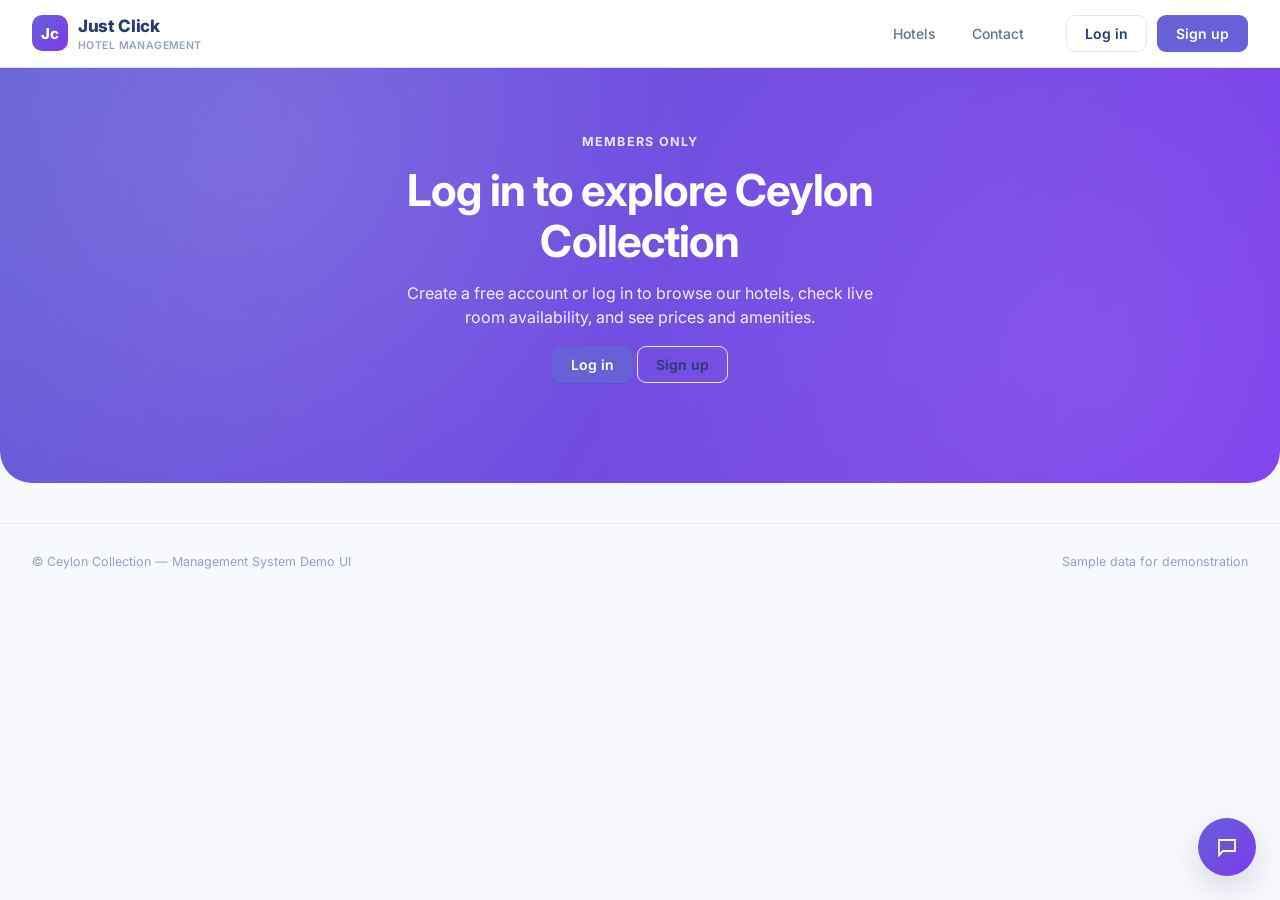
==== src/main/resources/static/index.html @ aa1f5175 "update HTML FILE" ====
<!DOCTYPE html>
<html lang="en">
<head>
    <meta charset="UTF-8">
    <meta name="viewport" content="width=device-width, initial-scale=1.0">
    <title>JustClick — Hotel Management System</title>
    <link rel="preconnect" href="https://fonts.googleapis.com">
    <link href="https://fonts.googleapis.com/css2?family=Inter:wght@400;500;600;700;800&display=swap" rel="stylesheet">
    <link rel="stylesheet" href="css/style.css">
</head>
<body>



<header>
    <div class="brand" id="brand-home">
        <div class="logo">Jc</div>
        <div>
            <div class="brand-name">Just Click</div>
            <div class="brand-sub">Hotel Management</div>
        </div>
    </div>
    <div class="nav-right">
        <nav>
            <ul>
                <li><a id="nav-hotels">Hotels</a></li>
                <li><a id="nav-contact">Contact</a></li>
                <li><a id="nav-admin" class="pill-flag is-hidden">Admin panel</a></li>
            </ul>
        </nav>
        <div class="auth-buttons" id="auth-buttons">
            <button class="btn btn-ghost" id="open-login">Log in</button>
            <button class="btn btn-primary" id="open-register">Sign up</button>
        </div>
        <div class="user-chip" id="user-chip">
            <div class="avatar" id="user-avatar">?</div>
            <div class="user-menu" id="user-menu">
                <div class="who"><div class="n" id="user-name">—</div><div class="r" id="user-role">—</div></div>
                <button id="admin-menu-link" class="is-hidden">Admin panel</button>
                <button id="logout-btn" class="danger">Log out</button>
            </div>
        </div>
    </div>
</header>




<div class="toast" id="toast"></div>

<main>


    <div class="view active" id="view-gate">
        <section class="hero gate-hero">
            <div class="hero-inner">
                <div class="eyebrow">Members only</div>
                <h1>Log in to explore Ceylon Collection</h1>
                <p>Create a free account or log in to browse our hotels, check live room availability, and see prices and amenities.</p>
                <div class="gate-actions">
                    <button class="btn btn-primary" id="gate-login-btn">Log in</button>
                    <button class="btn btn-ghost gate-btn-ghost" id="gate-register-btn">Sign up</button>
                </div>
            </div>
        </section>
    </div>

    <div class="view" id="view-home">

        <section class="hero">
            <div class="hero-inner">
                <div class="eyebrow">Sri Lanka best hotel booking</div>
                <h1>Find your stay, anywhere in the island.</h1>
                <p>One system managing five boutique hotels — search by city and open live room availability.</p>
            </div>
            <div class="search-card">
                <div class="search-field">
                    <label>Destination</label>
                    <select id="search-city"><option value="">All cities</option></select>
                </div>
                <div class="search-field">
                    <label>Check-in</label>
                    <input type="date" id="search-checkin" />
                </div>
                <div class="search-field">
                    <label>Check-out</label>
                    <input type="date" id="search-checkout" />
                </div>
                <div class="search-field">
                    <label>Guests</label>
                    <input type="number" id="search-guests" min="1" value="2" />
                </div>
                <button class="btn btn-primary search-btn" id="search-btn">Search</button>
            </div>
        </section>

        <div class="stats-row">
            <div class="stat-card">
                <div class="stat-icon stat-hotels-icon">
                    <svg class="icon" viewBox="0 0 24 24" fill="none" stroke="currentColor"><path d="M3 21h18M5 21V7l7-4 7 4v14M9 21v-6h6v6"/></svg>
                </div>
                <div><div class="n" id="stat-hotels">5</div><div class="l">Hotels</div></div>
            </div>
            <div class="stat-card">
                <div class="stat-icon stat-rooms-icon">
                    <svg class="icon" viewBox="0 0 24 24" fill="none" stroke="currentColor"><path d="M3 18v-7a2 2 0 012-2h14a2 2 0 012 2v7M3 18h18M3 18v2M21 18v2M7 9V6a2 2 0 012-2h6a2 2 0 012 2v3"/></svg>
                </div>
                <div><div class="n" id="stat-rooms">0</div><div class="l">Rooms tracked</div></div>
            </div>
            <div class="stat-card">
                <div class="stat-icon stat-available-icon">
                    <svg class="icon" viewBox="0 0 24 24" fill="none" stroke="currentColor"><path d="M20 6L9 17l-5-5"/></svg>
                </div>
                <div><div class="n" id="stat-available">0</div><div class="l">Available now</div></div>
            </div>
        </div>

        <div class="section-head">
            <div>
                <h2>Choose a property</h2>
                <p>Click a hotel to open its live room inventory.</p>
            </div>
        </div>
        <div class="hotel-grid" id="hotel-grid"></div>
        <div class="empty-state empty-state-home is-hidden" id="hotel-grid-empty">No hotels match that city — try clearing the search.</div>

        <div class="section-head" id="contact-home">
            <div>
                <h2>Have a quick question?</h2>
                <p>Try the concierge chat in the bottom-right corner.</p>
            </div>
        </div>
        <div class="contact-grid">
            <div class="contact-card">
                <div class="ci"><svg class="icon" viewBox="0 0 24 24" fill="none" stroke="currentColor"><path d="M21 10c0 6-9 12-9 12s-9-6-9-12a9 9 0 0118 0z"/><circle cx="12" cy="10" r="3"/></svg></div>
                <div class="ct">Head office</div>
                <div class="cv">12 Galle Face Terrace, Colombo 03</div>
            </div>
            <div class="contact-card">
                <div class="ci"><svg class="icon" viewBox="0 0 24 24" fill="none" stroke="currentColor"><path d="M22 16.92v3a2 2 0 01-2.18 2 19.79 19.79 0 01-8.63-3.07 19.5 19.5 0 01-6-6 19.79 19.79 0 01-3.07-8.67A2 2 0 014.11 2h3a2 2 0 012 1.72c.13.96.36 1.9.7 2.81a2 2 0 01-.45 2.11L8.09 9.91a16 16 0 006 6l1.27-1.27a2 2 0 012.11-.45c.9.34 1.85.57 2.81.7A2 2 0 0122 16.92z"/></svg></div>
                <div class="ct">Reservations</div>
                <div class="cv">+94 11 234 5678</div>
            </div>
            <div class="contact-card">
                <div class="ci"><svg class="icon" viewBox="0 0 24 24" fill="none" stroke="currentColor"><circle cx="12" cy="12" r="10"/><path d="M12 6v6l4 2"/></svg></div>
                <div class="ct">Standard hours</div>
                <div class="cv">Check-in 2 PM · Check-out 11 AM</div>
            </div>
        </div>
    </div>

    <!-- ============================================================
         DETAIL VIEW
    ============================================================ -->
    <div class="view" id="view-detail">
        <button class="back-btn" id="back-link"><svg class="icon" viewBox="0 0 24 24" fill="none" stroke="currentColor"><path d="M19 12H5M12 19l-7-7 7-7"/></svg> All hotels</button>

        <div class="detail-banner" id="d-banner">
            <div class="db-inner">
                <div class="eyebrow" id="d-eyebrow">City · Sri Lanka</div>
                <h1 id="d-name">Hotel name</h1>
                <p id="d-desc">Description.</p>
                <div class="rating-chip" id="d-rating">★ 4.5 rating</div>
            </div>
        </div>

        <div class="chip-row">
            <div class="info-chip">
                <div class="ic"><svg class="icon" viewBox="0 0 24 24" fill="none" stroke="currentColor"><path d="M21 10c0 6-9 12-9 12s-9-6-9-12a9 9 0 0118 0z"/><circle cx="12" cy="10" r="3"/></svg></div>
                <div><span class="lbl">Address</span><span class="val" id="d-address">—</span></div>
            </div>
            <div class="info-chip">
                <div class="ic"><svg class="icon" viewBox="0 0 24 24" fill="none" stroke="currentColor"><path d="M22 16.92v3a2 2 0 01-2.18 2 19.79 19.79 0 01-8.63-3.07 19.5 19.5 0 01-6-6 19.79 19.79 0 01-3.07-8.67A2 2 0 014.11 2h3a2 2 0 012 1.72c.13.96.36 1.9.7 2.81a2 2 0 01-.45 2.11L8.09 9.91a16 16 0 006 6l1.27-1.27a2 2 0 012.11-.45c.9.34 1.85.57 2.81.7A2 2 0 0122 16.92z"/></svg></div>
                <div><span class="lbl">Phone</span><span class="val" id="d-phone">—</span></div>
            </div>
            <div class="info-chip">
                <div class="ic"><svg class="icon" viewBox="0 0 24 24" fill="none" stroke="currentColor"><path d="M4 4h16v16H4z" opacity="0"/><path d="M22 6l-10 7L2 6"/><rect x="2" y="4" width="20" height="16" rx="2"/></svg></div>
                <div><span class="lbl">Email</span><span class="val" id="d-email">—</span></div>
            </div>
        </div>

        <section class="card-section">
            <div class="section-head section-head-tight">
                <div><h2>Room inventory</h2><p>Live rooms for this hotel.</p></div>
            </div>
            <div class="table-card">
                <table id="rooms-table">
                    <thead><tr><th>Room No.</th><th>Floor</th><th>Type</th><th>Price / night</th><th>Status</th><th>Amenities</th></tr></thead>
                    <tbody></tbody>
                </table>
            </div>
        </section>

        <section class="card-section">
            <div class="section-head section-head-tight">
                <div><h2>Room categories</h2><p>Base configuration for this hotel.</p></div>
            </div>
            <div class="type-row" id="type-cards"></div>
        </section>
    </div>

    <!-- ============================================================
         ADMIN VIEW
    ============================================================ -->
    <div class="view" id="view-admin">
        <button class="back-btn" id="admin-back-link"><svg class="icon" viewBox="0 0 24 24" fill="none" stroke="currentColor"><path d="M19 12H5M12 19l-7-7 7-7"/></svg> Back to site</button>

        <div class="admin-shell">
            <aside class="admin-sidebar">
                <div class="title">Manage</div>
                <button class="sidebar-link active" id="tab-hotels">
                    <svg class="icon" viewBox="0 0 24 24" fill="none" stroke="currentColor"><path d="M3 21h18M5 21V7l7-4 7 4v14M9 21v-6h6v6"/></svg> Hotels
                </button>
                <button class="sidebar-link" id="tab-rooms">
                    <svg class="icon" viewBox="0 0 24 24" fill="none" stroke="currentColor"><path d="M3 18v-7a2 2 0 012-2h14a2 2 0 012 2v7M3 18h18M3 18v2M21 18v2M7 9V6a2 2 0 012-2h6a2 2 0 012 2v3"/></svg> Rooms
                </button>
                <button class="sidebar-link" id="tab-cities">
                    <svg class="icon" viewBox="0 0 24 24" fill="none" stroke="currentColor"><path d="M21 10c0 6-9 12-9 12s-9-6-9-12a9 9 0 0118 0z"/><circle cx="12" cy="10" r="3"/></svg> Cities
                </button>
                <button class="sidebar-link" id="tab-room-types">
                    <svg class="icon" viewBox="0 0 24 24" fill="none" stroke="currentColor"><rect x="4" y="4" width="16" height="16" rx="2"/><path d="M4 10h16M10 4v16"/></svg> Room Types
                </button>
                <button class="sidebar-link" id="tab-amenities">
                    <svg class="icon" viewBox="0 0 24 24" fill="none" stroke="currentColor"><path d="M20 6L9 17l-5-5"/></svg> Amenities
                </button>
                <button class="sidebar-link" id="tab-coupons">
                    <svg class="icon" viewBox="0 0 24 24" fill="none" stroke="currentColor"><path d="M20 12V8H6a2 2 0 010-4h12v4"/><path d="M4 6v12a2 2 0 002 2h14v-4"/><circle cx="18" cy="14" r="1.5"/></svg> Coupons
                </button>
                <button class="sidebar-link" id="tab-extra-services">
                    <svg class="icon" viewBox="0 0 24 24" fill="none" stroke="currentColor"><path d="M12 2v4M12 18v4M4.9 4.9l2.8 2.8M16.3 16.3l2.8 2.8M2 12h4M18 12h4M4.9 19.1l2.8-2.8M16.3 7.7l2.8-2.8"/></svg> Extra Services
                </button>
                <div class="sidebar-divider"></div>
                <div class="title">Signed in as</div>
                <div class="admin-whoami" id="admin-whoami">—</div>
            </aside>

            <div class="admin-main">
                <div class="admin-topbar">
                    <h2 id="admin-panel-title">Hotels</h2>
                </div>

                <div class="admin-panel active" id="panel-hotels">
                    <div class="admin-toolbar">
                        <p class="admin-toolbar-text">Every hotel in the <code>hotels</code> table.</p>
                        <button class="btn btn-primary" id="add-hotel-btn" type="button">
                            <svg class="icon" viewBox="0 0 24 24" fill="none" stroke="currentColor"><path d="M12 5v14M5 12h14"/></svg> Add hotel
                        </button>
                    </div>
                    <div class="table-card">
                        <table id="admin-hotels-table">
                            <thead><tr><th>Name</th><th>City</th><th>Address</th><th>Rating</th><th>Phone</th><th></th></tr></thead>
                            <tbody></tbody>
                        </table>
                    </div>
                    <div class="empty-state admin-empty is-hidden" id="admin-hotels-empty">No hotels yet — add the first one above.</div>
                </div>

                <div class="admin-panel" id="panel-rooms">
                    <div class="admin-toolbar">
                        <select class="admin-select" id="room-hotel-select"><option value="">Select a hotel…</option></select>
                        <button class="btn btn-primary" id="add-room-btn" type="button" disabled>
                            <svg class="icon" viewBox="0 0 24 24" fill="none" stroke="currentColor"><path d="M12 5v14M5 12h14"/></svg> Add room
                        </button>
                    </div>
                    <div class="table-card">
                        <table id="admin-rooms-table">
                            <thead><tr><th>Room No.</th><th>Floor</th><th>Type</th><th>Price / night</th><th>Status</th><th></th></tr></thead>
                            <tbody></tbody>
                        </table>
                    </div>
                    <div class="empty-state admin-empty" id="admin-rooms-empty">Pick a hotel above to see and manage its rooms.</div>
                </div>

                <div class="admin-panel" id="panel-cities">
                    <div class="admin-toolbar">
                        <p class="admin-toolbar-text">Every city in the <code>cities</code> table.</p>
                        <button class="btn btn-primary" id="add-city-btn" type="button">
                            <svg class="icon" viewBox="0 0 24 24" fill="none" stroke="currentColor"><path d="M12 5v14M5 12h14"/></svg> Add city
                        </button>
                    </div>
                    <div class="table-card">
                        <table id="admin-cities-table">
                            <thead><tr><th>Name</th><th>Country</th><th></th></tr></thead>
                            <tbody></tbody>
                        </table>
                    </div>
                    <div class="empty-state admin-empty is-hidden" id="admin-cities-empty">No cities yet — add the first one above.</div>
                </div>

                <div class="admin-panel" id="panel-room-types">
                    <div class="admin-toolbar">
                        <p class="admin-toolbar-text">Every room type in the <code>room_types</code> table.</p>
                        <button class="btn btn-primary" id="add-room-type-btn" type="button">
                            <svg class="icon" viewBox="0 0 24 24" fill="none" stroke="currentColor"><path d="M12 5v14M5 12h14"/></svg> Add room type
                        </button>
                    </div>
                    <div class="table-card">
                        <table id="admin-room-types-table">
                            <thead><tr><th>Name</th><th>Description</th><th>Max occupancy</th><th></th></tr></thead>
                            <tbody></tbody>
                        </table>
                    </div>
                    <div class="empty-state admin-empty is-hidden" id="admin-room-types-empty">No room types yet — add the first one above.</div>
                </div>

                <div class="admin-panel" id="panel-amenities">
                    <div class="admin-toolbar">
                        <p class="admin-toolbar-text">Every amenity in the <code>amenities</code> table.</p>
                        <button class="btn btn-primary" id="add-amenity-btn" type="button">
                            <svg class="icon" viewBox="0 0 24 24" fill="none" stroke="currentColor"><path d="M12 5v14M5 12h14"/></svg> Add amenity
                        </button>
                    </div>
                    <div class="table-card">
                        <table id="admin-amenities-table">
                            <thead><tr><th>Name</th><th>Description</th><th>Icon</th><th></th></tr></thead>
                            <tbody></tbody>
                        </table>
                    </div>
                    <div class="empty-state admin-empty is-hidden" id="admin-amenities-empty">No amenities yet — add the first one above.</div>
                </div>

                <div class="admin-panel" id="panel-coupons">
                    <div class="admin-toolbar">
                        <p class="admin-toolbar-text">Every coupon in the <code>coupons</code> table.</p>
                        <button class="btn btn-primary" id="add-coupon-btn" type="button">
                            <svg class="icon" viewBox="0 0 24 24" fill="none" stroke="currentColor"><path d="M12 5v14M5 12h14"/></svg> Add coupon
                        </button>
                    </div>
                    <div class="table-card">
                        <table id="admin-coupons-table">
                            <thead><tr><th>Code</th><th>Type</th><th>Value</th><th>Min booking</th><th>Expiry</th><th>Status</th><th></th></tr></thead>
                            <tbody></tbody>
                        </table>
                    </div>
                    <div class="empty-state admin-empty is-hidden" id="admin-coupons-empty">No coupons yet — add the first one above.</div>
                </div>

                <div class="admin-panel" id="panel-extra-services">
                    <div class="admin-toolbar">
                        <select class="admin-select" id="extra-service-hotel-select"><option value="">Select a hotel…</option></select>
                        <button class="btn btn-primary" id="add-extra-service-btn" type="button" disabled>
                            <svg class="icon" viewBox="0 0 24 24" fill="none" stroke="currentColor"><path d="M12 5v14M5 12h14"/></svg> Add service
                        </button>
                    </div>
                    <div class="table-card">
                        <table id="admin-extra-services-table">
                            <thead><tr><th>Name</th><th>Description</th><th>Price</th><th></th></tr></thead>
                            <tbody></tbody>
                        </table>
                    </div>
                    <div class="empty-state admin-empty" id="admin-extra-services-empty">Pick a hotel above to see and manage its extra services.</div>
                </div>
            </div>
        </div>
    </div>

</main>

<footer>
    <span>© Ceylon Collection — Management System Demo UI</span>
    <span>Sample data for demonstration</span>
</footer>






<!-- ===== Login modal ===== -->
<div class="modal-overlay" id="login-overlay">
    <div class="modal-box">
        <button class="modal-close" data-close>×</button>
        <div class="modal-eyebrow">Guest account</div>
        <h3>Log in</h3>
        <form id="login-form">
            <div class="modal-error" id="login-error"></div>
            <div class="field"><label>Email</label><input type="email" id="login-email" required autocomplete="username" /></div>
            <div class="field"><label>Password</label><input type="password" id="login-password" required autocomplete="current-password" /></div>
            <button type="submit" class="btn btn-primary btn-block modal-submit">Log in</button>
        </form>
        <div class="modal-switch">No account yet? <a id="switch-to-register">Sign up</a></div>
    </div>
</div>




<!-- ===== Register modal ===== -->
<div class="modal-overlay" id="register-overlay">
    <div class="modal-box">
        <button class="modal-close" data-close>×</button>
        <div class="modal-eyebrow">New guest account</div>
        <h3>Sign up</h3>
        <form id="register-form">
            <div class="modal-error" id="register-error"></div>
            <div class="field"><label>Full name</label><input type="text" id="reg-name" required autocomplete="name" /></div>
            <div class="field"><label>Email</label><input type="email" id="reg-email" required autocomplete="username" /></div>
            <div class="field"><label>Phone</label><input type="tel" id="reg-phone" autocomplete="tel" /></div>
            <div class="field"><label>Password (min 6 characters)</label><input type="password" id="reg-password" required minlength="6" autocomplete="new-password" /></div>
            <button type="submit" class="btn btn-primary btn-block modal-submit">Create account</button>
        </form>
        <div class="modal-switch">Already have an account? <a id="switch-to-login">Log in</a></div>
    </div>
</div>





<!-- ===== Hotel add/edit modal ===== -->
<div class="modal-overlay" id="hotel-modal-overlay">
    <div class="modal-box wide">
        <button class="modal-close" data-close>×</button>
        <div class="modal-eyebrow" id="hotel-modal-eyebrow">Admin · New hotel</div>
        <h3 id="hotel-modal-title">Add hotel</h3>
        <form id="hotel-form">
            <div class="modal-error" id="hotel-error"></div>
            <input type="hidden" id="hotel-id" />
            <div class="field"><label>Hotel name</label><input type="text" id="hotel-name" required /></div>
            <div class="field"><label>Description</label><textarea id="hotel-description"></textarea></div>
            <div class="field"><label>Address</label><input type="text" id="hotel-address" required /></div>
            <div class="field-row">
                <div class="field"><label>City</label><select id="hotel-city" required></select></div>
                <div class="field"><label>Star rating</label><input type="number" id="hotel-rating" min="0" max="5" step="0.1" /></div>
            </div>
            <div class="field-row">
                <div class="field"><label>Phone</label><input type="text" id="hotel-phone" /></div>
                <div class="field"><label>Email</label><input type="email" id="hotel-email" /></div>
            </div>
            <button type="submit" class="btn btn-primary btn-block modal-submit">Save hotel</button>
        </form>

        <div id="hotel-images-section" class="hotel-images-section is-hidden">
            <div class="hotel-images-divider"></div>
            <div class="field-label-strong">Photos</div>
            <div id="hotel-images-list" class="hotel-images-list"></div>
            <div class="modal-error" id="hotel-image-error"></div>
            <form id="hotel-image-form" class="hotel-image-form">
                <div class="field"><label>Image URL</label><input type="url" id="hotel-image-url" required placeholder="https://…" /></div>
                <div class="field"><label>Caption (optional)</label><input type="text" id="hotel-image-caption" /></div>
                <button type="submit" class="btn btn-ghost btn-block">Add photo</button>
            </form>
        </div>
    </div>
</div>





<!-- ===== Room add/edit modal ===== -->
<div class="modal-overlay" id="room-modal-overlay">
    <div class="modal-box">
        <button class="modal-close" data-close>×</button>
        <div class="modal-eyebrow" id="room-modal-eyebrow">Admin · New room</div>
        <h3 id="room-modal-title">Add room</h3>
        <form id="room-form">
            <div class="modal-error" id="room-error"></div>
            <input type="hidden" id="room-id" />
            <div class="field"><label>Room number</label><input type="text" id="room-number" required /></div>
            <div class="field-row">
                <div class="field"><label>Floor</label><input type="number" id="room-floor" min="0" /></div>
                <div class="field"><label>Room type</label><select id="room-type" required></select></div>
            </div>
            <div class="field"><label>Price per night (LKR)</label><input type="number" id="room-price" min="0" step="1" required /></div>
            <button type="submit" class="btn btn-primary btn-block modal-submit">Save room</button>
        </form>
    </div>
</div>


<!-- ===== City add/edit modal ===== -->
<div class="modal-overlay" id="city-modal-overlay">
    <div class="modal-box">
        <button class="modal-close" data-close>×</button>
        <div class="modal-eyebrow" id="city-modal-eyebrow">Admin · New city</div>
        <h3 id="city-modal-title">Add city</h3>
        <form id="city-form">
            <div class="modal-error" id="city-error"></div>
            <input type="hidden" id="city-id" />
            <div class="field"><label>City name</label><input type="text" id="city-name" required /></div>
            <div class="field"><label>Country</label><input type="text" id="city-country" required /></div>
            <button type="submit" class="btn btn-primary btn-block modal-submit">Save city</button>
        </form>
    </div>
</div>


<!-- ===== Room type add/edit modal ===== -->
<div class="modal-overlay" id="room-type-modal-overlay">
    <div class="modal-box">
        <button class="modal-close" data-close>×</button>
        <div class="modal-eyebrow" id="room-type-modal-eyebrow">Admin · New room type</div>
        <h3 id="room-type-modal-title">Add room type</h3>
        <form id="room-type-form">
            <div class="modal-error" id="room-type-error"></div>
            <input type="hidden" id="room-type-id" />
            <div class="field"><label>Name</label><input type="text" id="room-type-name" required /></div>
            <div class="field"><label>Description</label><textarea id="room-type-description"></textarea></div>
            <div class="field"><label>Max occupancy</label><input type="number" id="room-type-max-occupancy" min="1" /></div>
            <button type="submit" class="btn btn-primary btn-block modal-submit">Save room type</button>
        </form>
    </div>
</div>


<!-- ===== Amenity add/edit modal ===== -->
<div class="modal-overlay" id="amenity-modal-overlay">
    <div class="modal-box">
        <button class="modal-close" data-close>×</button>
        <div class="modal-eyebrow" id="amenity-modal-eyebrow">Admin · New amenity</div>
        <h3 id="amenity-modal-title">Add amenity</h3>
        <form id="amenity-form">
            <div class="modal-error" id="amenity-error"></div>
            <input type="hidden" id="amenity-id" />
            <div class="field"><label>Name</label><input type="text" id="amenity-name" required /></div>
            <div class="field"><label>Description</label><textarea id="amenity-description"></textarea></div>
            <div class="field"><label>Icon</label><input type="text" id="amenity-icon" placeholder="e.g. wifi" /></div>
            <button type="submit" class="btn btn-primary btn-block modal-submit">Save amenity</button>
        </form>
    </div>
</div>


<!-- ===== Coupon add modal (create only — backend has no update endpoint) ===== -->
<div class="modal-overlay" id="coupon-modal-overlay">
    <div class="modal-box">
        <button class="modal-close" data-close>×</button>
        <div class="modal-eyebrow">Admin · New coupon</div>
        <h3>Add coupon</h3>
        <form id="coupon-form">
            <div class="modal-error" id="coupon-error"></div>
            <div class="field"><label>Code</label><input type="text" id="coupon-code" required /></div>
            <div class="field-row">
                <div class="field"><label>Discount type</label>
                    <select id="coupon-discount-type" required>
                        <option value="PERCENTAGE">Percentage</option>
                        <option value="FIXED">Fixed amount</option>
                    </select>
                </div>
                <div class="field"><label>Discount value</label><input type="number" id="coupon-discount-value" min="0" step="0.01" required /></div>
            </div>
            <div class="field-row">
                <div class="field"><label>Min booking amount</label><input type="number" id="coupon-min-booking" min="0" step="0.01" /></div>
                <div class="field"><label>Expiry date</label><input type="date" id="coupon-expiry" /></div>
            </div>
            <button type="submit" class="btn btn-primary btn-block modal-submit">Save coupon</button>
        </form>
    </div>
</div>


<!-- ===== Extra service add/edit modal ===== -->
<div class="modal-overlay" id="extra-service-modal-overlay">
    <div class="modal-box">
        <button class="modal-close" data-close>×</button>
        <div class="modal-eyebrow" id="extra-service-modal-eyebrow">Admin · New extra service</div>
        <h3 id="extra-service-modal-title">Add extra service</h3>
        <form id="extra-service-form">
            <div class="modal-error" id="extra-service-error"></div>
            <input type="hidden" id="extra-service-id" />
            <div class="field"><label>Name</label><input type="text" id="extra-service-name" required /></div>
            <div class="field"><label>Description</label><textarea id="extra-service-description"></textarea></div>
            <div class="field"><label>Price (LKR)</label><input type="number" id="extra-service-price" min="0" step="0.01" required /></div>
            <button type="submit" class="btn btn-primary btn-block modal-submit">Save service</button>
        </form>
    </div>
</div>




<!-- ===== Chat widget ===== -->
<button id="chat-toggle" aria-label="Open concierge chat">
    <svg viewBox="0 0 24 24" fill="none" stroke="currentColor" stroke-width="1.8"><path d="M4 5h16v11H8l-4 4V5z"/></svg>
</button>

<div id="chat-panel">
    <div class="chat-head">
        <div>
            <div class="title">Concierge</div>
            <div class="sub">AUTOMATED · RULE-BASED</div>
        </div>
        <button class="chat-close" id="chat-close">×</button>
    </div>
    <div id="chat-messages"></div>
    <div class="quick-replies" id="quick-replies"></div>
    <form id="chat-form">
        <input id="chat-input" type="text" placeholder="Ask about check-in, price, wifi..." autocomplete="off" />
        <button type="submit">Send</button>
    </form>
</div>




<!-- ===== Dynamic UI templates ===== -->
<template id="hotel-card-template">
    <div class="hotel-card">
        <div class="hotel-banner">
            <span class="monogram"></span>
            <span class="rating-badge"></span>
        </div>
        <div class="hotel-body">
            <div class="hotel-name"></div>
            <div class="hotel-city">
                <svg class="icon hotel-location-icon" viewBox="0 0 24 24" fill="none" stroke="currentColor">
                    <path d="M21 10c0 6-9 12-9 12s-9-6-9-12a9 9 0 0118 0z"/>
                    <circle cx="12" cy="10" r="3"/>
                </svg>
                <span class="hotel-location-text"></span>
            </div>
            <div class="hotel-desc"></div>
            <div class="hotel-footer">
                <div class="price"></div>
                <div class="view-btn">View rooms →</div>
            </div>
        </div>
    </div>
</template>

<template id="room-row-template">
    <tr>
        <td class="mono-cell room-number"></td>
        <td class="mono-cell room-floor"></td>
        <td class="room-type"></td>
        <td class="mono-cell room-price"></td>
        <td><span class="badge room-status"></span></td>
        <td class="room-amenities"></td>
    </tr>
</template>

<template id="room-empty-row-template">
    <tr class="empty-table-row">
        <td colspan="6">No rooms added for this hotel yet.</td>
    </tr>
</template>

<template id="type-card-template">
    <div class="type-card">
        <div class="icon-wrap">
            <svg class="icon" viewBox="0 0 24 24" fill="none" stroke="currentColor">
                <path d="M3 18v-7a2 2 0 012-2h14a2 2 0 012 2v7M3 18h18M3 18v2M21 18v2M7 9V6a2 2 0 012-2h6a2 2 0 012 2v3"/>
            </svg>
        </div>
        <div class="tname"></div>
        <div class="tdesc"></div>
        <div class="tfoot">
            <span class="cap"></span>
            <span class="price"></span>
        </div>
    </div>
</template>

<template id="admin-hotel-row-template">
    <tr>
        <td class="admin-hotel-name"></td>
        <td class="admin-hotel-city"></td>
        <td class="admin-hotel-address"></td>
        <td class="mono-cell admin-hotel-rating"></td>
        <td class="mono-cell admin-hotel-phone"></td>
        <td class="row-actions">
            <button class="icon-btn" data-edit type="button" title="Edit" aria-label="Edit hotel">
                <svg class="icon" viewBox="0 0 24 24" fill="none" stroke="currentColor">
                    <path d="M17 3a2.85 2.85 0 114 4L7.5 20.5 3 21l.5-4.5L17 3z"/>
                    <path d="M15 5l4 4"/>
                </svg>
            </button>
            <button class="icon-btn danger admin-delete-action" data-delete type="button" title="Delete" aria-label="Delete hotel">
                <svg class="icon" viewBox="0 0 24 24" fill="none" stroke="currentColor">
                    <path d="M3 6h18M8 6V4h8v2M6 6l1 15h10l1-15M10 10v7M14 10v7"/>
                </svg>
            </button>
        </td>
    </tr>
</template>

<template id="admin-room-row-template">
    <tr>
        <td class="mono-cell admin-room-number"></td>
        <td class="mono-cell admin-room-floor"></td>
        <td class="admin-room-type"></td>
        <td class="mono-cell admin-room-price"></td>
        <td><span class="badge admin-room-status"></span></td>
        <td class="row-actions">
            <button class="icon-btn" data-edit type="button" title="Edit" aria-label="Edit room">
                <svg class="icon" viewBox="0 0 24 24" fill="none" stroke="currentColor">
                    <path d="M17 3a2.85 2.85 0 114 4L7.5 20.5 3 21l.5-4.5L17 3z"/>
                    <path d="M15 5l4 4"/>
                </svg>
            </button>
            <button class="icon-btn danger" data-delete type="button" title="Delete" aria-label="Delete room">
                <svg class="icon" viewBox="0 0 24 24" fill="none" stroke="currentColor">
                    <path d="M3 6h18M8 6V4h8v2M6 6l1 15h10l1-15M10 10v7M14 10v7"/>
                </svg>
            </button>
        </td>
    </tr>
</template>

<template id="admin-city-row-template">
    <tr>
        <td class="admin-city-name"></td>
        <td class="admin-city-country"></td>
        <td class="row-actions">
            <button class="icon-btn" data-edit type="button" title="Edit" aria-label="Edit city">
                <svg class="icon" viewBox="0 0 24 24" fill="none" stroke="currentColor">
                    <path d="M17 3a2.85 2.85 0 114 4L7.5 20.5 3 21l.5-4.5L17 3z"/>
                    <path d="M15 5l4 4"/>
                </svg>
            </button>
            <button class="icon-btn danger admin-delete-action" data-delete type="button" title="Delete" aria-label="Delete city">
                <svg class="icon" viewBox="0 0 24 24" fill="none" stroke="currentColor">
                    <path d="M3 6h18M8 6V4h8v2M6 6l1 15h10l1-15M10 10v7M14 10v7"/>
                </svg>
            </button>
        </td>
    </tr>
</template>

<template id="admin-room-type-row-template">
    <tr>
        <td class="admin-room-type-name"></td>
        <td class="admin-room-type-description"></td>
        <td class="mono-cell admin-room-type-max-occupancy"></td>
        <td class="row-actions">
            <button class="icon-btn" data-edit type="button" title="Edit" aria-label="Edit room type">
                <svg class="icon" viewBox="0 0 24 24" fill="none" stroke="currentColor">
                    <path d="M17 3a2.85 2.85 0 114 4L7.5 20.5 3 21l.5-4.5L17 3z"/>
                    <path d="M15 5l4 4"/>
                </svg>
            </button>
            <button class="icon-btn danger admin-delete-action" data-delete type="button" title="Delete" aria-label="Delete room type">
                <svg class="icon" viewBox="0 0 24 24" fill="none" stroke="currentColor">
                    <path d="M3 6h18M8 6V4h8v2M6 6l1 15h10l1-15M10 10v7M14 10v7"/>
                </svg>
            </button>
        </td>
    </tr>
</template>

<template id="admin-amenity-row-template">
    <tr>
        <td class="admin-amenity-name"></td>
        <td class="admin-amenity-description"></td>
        <td class="mono-cell admin-amenity-icon"></td>
        <td class="row-actions">
            <button class="icon-btn" data-edit type="button" title="Edit" aria-label="Edit amenity">
                <svg class="icon" viewBox="0 0 24 24" fill="none" stroke="currentColor">
                    <path d="M17 3a2.85 2.85 0 114 4L7.5 20.5 3 21l.5-4.5L17 3z"/>
                    <path d="M15 5l4 4"/>
                </svg>
            </button>
            <button class="icon-btn danger admin-delete-action" data-delete type="button" title="Delete" aria-label="Delete amenity">
                <svg class="icon" viewBox="0 0 24 24" fill="none" stroke="currentColor">
                    <path d="M3 6h18M8 6V4h8v2M6 6l1 15h10l1-15M10 10v7M14 10v7"/>
                </svg>
            </button>
        </td>
    </tr>
</template>

<template id="admin-coupon-row-template">
    <tr>
        <td class="mono-cell admin-coupon-code"></td>
        <td class="admin-coupon-type"></td>
        <td class="mono-cell admin-coupon-value"></td>
        <td class="mono-cell admin-coupon-min"></td>
        <td class="mono-cell admin-coupon-expiry"></td>
        <td><span class="badge admin-coupon-status"></span></td>
        <td class="row-actions">
            <button class="icon-btn admin-deactivate-action" data-deactivate type="button" title="Deactivate" aria-label="Deactivate coupon">
                <svg class="icon" viewBox="0 0 24 24" fill="none" stroke="currentColor">
                    <circle cx="12" cy="12" r="10"/><path d="M4.9 4.9l14.2 14.2"/>
                </svg>
            </button>
            <button class="icon-btn danger" data-delete type="button" title="Delete" aria-label="Delete coupon">
                <svg class="icon" viewBox="0 0 24 24" fill="none" stroke="currentColor">
                    <path d="M3 6h18M8 6V4h8v2M6 6l1 15h10l1-15M10 10v7M14 10v7"/>
                </svg>
            </button>
        </td>
    </tr>
</template>

<template id="admin-extra-service-row-template">
    <tr>
        <td class="admin-extra-service-name"></td>
        <td class="admin-extra-service-description"></td>
        <td class="mono-cell admin-extra-service-price"></td>
        <td class="row-actions">
            <button class="icon-btn" data-edit type="button" title="Edit" aria-label="Edit extra service">
                <svg class="icon" viewBox="0 0 24 24" fill="none" stroke="currentColor">
                    <path d="M17 3a2.85 2.85 0 114 4L7.5 20.5 3 21l.5-4.5L17 3z"/>
                    <path d="M15 5l4 4"/>
                </svg>
            </button>
            <button class="icon-btn danger" data-delete type="button" title="Delete" aria-label="Delete extra service">
                <svg class="icon" viewBox="0 0 24 24" fill="none" stroke="currentColor">
                    <path d="M3 6h18M8 6V4h8v2M6 6l1 15h10l1-15M10 10v7M14 10v7"/>
                </svg>
            </button>
        </td>
    </tr>
</template>

<template id="quick-reply-template">
    <button class="qr-btn" type="button"></button>
</template>

<template id="message-template">
    <div class="msg"></div>
</template>







<script src="js/app.js"></script>

</body>
</html>
---- src/main/resources/static/css/style.css ----
:root{
    --primary: #6760d6;
    --primary-dark:#4338CA;
    --primary-light:#EEF2FF;
    --violet:#7C3AED;
    --bg: #f8f8ff;
    --surface:#FFFFFF;
    --border:#E2E8F0;
    --border-soft:#EDF1F7;
    --text: #263c72;
    --text-muted:#64748B;
    --text-faint:#94A3B8;
    --success:#059669; --success-bg:#ECFDF5;
    --warning:#D97706; --warning-bg:#FFFBEB;
    --danger:#DC2626;  --danger-bg:#FEF2F2;
    --info:#7C3AED;    --info-bg:#F5F3FF;
    --shadow-sm:0 1px 2px rgba(15,23,42,0.06);
    --shadow-md:0 4px 16px rgba(15,23,42,0.08);
    --shadow-lg:0 12px 32px rgba(15,23,42,0.14);
    --radius:14px;
    --radius-sm:9px;
}


*{
    box-sizing:border-box;
}

html{
    scroll-behavior:smooth;
}

body{
    margin:0;
    background:var(--bg);
    color:var(--text);
    font-family:'Inter',-apple-system,sans-serif;
    font-weight:400;
    line-height:1.55;
    -webkit-font-smoothing:antialiased;
}
h1,h2,h3{
    margin:0;
    font-weight:700;
    letter-spacing:-0.02em;
    color:var(--text);
}

a{
    color:inherit;
    text-decoration:none;
}
img{
    max-width:100%;
    display:block;
}

button{
    font-family:inherit;
}

::selection{
    background:var(--primary-light);
}


/*  nav bar*/
header{
    position:sticky;
    top:0;
    z-index:50;
    background:rgba(255,255,255,0.92);
    backdrop-filter:blur(10px);
    border-bottom:1px solid var(--border);
    height:68px;
    display:flex;
    align-items:center;
    padding:0 32px;
    justify-content:space-between;
}

.brand{
    display:flex;
    align-items:center;
    gap:10px;
    cursor:pointer;
}

.brand .logo{
    width:36px;
    height:36px;
    border-radius:10px;
    background:linear-gradient(135deg,var(--primary),var(--violet));
    display:flex;
    align-items:center;
    justify-content:center;
    color:#fff;
    font-weight:800;
    font-size:15px;
}

.brand-name{
    font-weight:800;
    font-size:17px;
    letter-spacing:-0.02em;
}

.brand-sub{
    font-size:10.5px;
    color:var(--text-faint);
    font-weight:600;
    letter-spacing:0.04em;
    text-transform:uppercase;
    margin-top:-1px;
}

.nav-right{
    display:flex;
    align-items:center;
    gap:20px;
}

nav ul{
    display:flex;
    gap:8px;
    list-style:none;
    margin:0;
    padding:0;
}

nav a{
    font-size:14px;
    font-weight:500;
    color:var(--text-muted);
    padding:9px 14px;
    border-radius:8px;
    cursor:pointer;
}

nav a:hover{
    background:var(--bg);
    color:var(--text);
}

nav a.pill-flag{
    background:var(--primary-light);
    color:var(--primary);
}

.auth-buttons{
    display:flex;
    gap:10px;
}
.btn{
    font-size:14px;
    font-weight:600;
    padding:9px 18px;
    border-radius:9px;
    border:1px solid transparent;
    cursor:pointer;
    transition:all .15s ease;
    display:inline-flex;
    align-items:center;
    gap:7px;
}
.btn-ghost{
    background:transparent;
    color:var(--text);
    border-color:var(--border);
}

.btn-ghost:hover{
    background:var(--bg);
}

.btn-primary{
    background:var(--primary);
    color:#fff;
    box-shadow:var(--shadow-sm);
}
.btn-primary:hover{
    background:var(--primary-dark);
}

.btn-danger-outline{
    background:transparent;
    color:var(--danger);
    border-color:#FECACA;
}
.btn-danger-outline:hover{
    background:var(--danger-bg);
}

.btn-block{
    width:100%;
    justify-content:center;
}
.btn-sm{
    padding:6px 12px;
    font-size:12.5px;
}
.user-chip{
    display:none;
    align-items:center;
    gap:10px;
    position:relative;
}
.user-chip .avatar{
    width:34px;
    height:34px;
    border-radius:50%;
    background:linear-gradient(135deg,var(--primary),var(--violet));
    color:#fff;
    display:flex;
    align-items:center;
    justify-content:center;
    font-weight:700;
    font-size:14px;
    cursor:pointer;
}


.user-menu{
    position:absolute;
    top:46px;
    right:0;
    background:var(--surface);
    border:1px solid var(--border);
    border-radius:var(--radius-sm);
    box-shadow:var(--shadow-lg);
    min-width:190px;
    padding:8px;
    display:none;
    z-index:60;
}

.user-menu.open{
    display:block;
}
.user-menu .who{
    padding:10px 12px;
    border-bottom:1px solid var(--border-soft);
    margin-bottom:6px;
}
.user-menu .who .n{
    font-weight:600;
    font-size:13.5px;
}

.user-menu .who .r{
    font-size:11px;
    color:var(--text-faint);
    text-transform:uppercase;
    letter-spacing:0.05em;
    font-weight:600;
    margin-top:2px;
}
.user-menu button{
    width:100%;
    text-align:left;
    background:none;
    border:none;
    padding:9px 12px;
    font-size:13.5px;
    border-radius:7px;
    cursor:pointer;
    color:var(--text);
}

.user-menu button:hover{
    background:var(--bg);
}
.user-menu button.danger{
    color:var(--danger);
}

.icon{
    width:16px;
    height:16px;
    stroke-width:2;
}



/* view*/
.view{
    display:none;
}
.view.active{
    display:block;
}
main{
    max-width:1280px;
    margin:0 auto;
    padding:0 32px;
}


/*hero section*/

.hero{
    background:linear-gradient(120deg,var(--primary) 0%,var(--violet) 100%);
    border-radius:0 0 32px 32px;
    padding:64px 32px 100px;
    margin:0 -32px;
    color:#fff;
    text-align:center;
    position:relative;
    overflow:hidden;
}


.hero::before{
    content:"";
    position:absolute;
    inset:0;
    background:radial-gradient(circle at 20% 20%, rgba(255,255,255,0.12), transparent 40%),
    radial-gradient(circle at 85% 70%, rgba(255,255,255,0.10), transparent 45%);
}

.hero-inner{
    position:relative;
    max-width:640px;
    margin:0 auto;
}

.hero .eyebrow{
    font-size:12.5px;
    font-weight:700;
    letter-spacing:0.1em;
    text-transform:uppercase;
    opacity:0.85;
    margin-bottom:14px;
}

.hero h1{
    color:#fff;
    font-size:clamp(30px,4vw,44px);
    line-height:1.15;
}
.hero p{
    color:rgba(255,255,255,0.9);
    font-size:16px;
    margin-top:14px;
    max-width:480px;
    margin-left:auto;
    margin-right:auto;
}


.search-card{
    background:var(--surface);
    border-radius:var(--radius);
    box-shadow:var(--shadow-lg);
    max-width:920px;
    margin:36px auto -76px;
    padding:20px;
    position:relative;
    z-index:2;
    display:grid;
    grid-template-columns:1.3fr 1fr 1fr 0.8fr auto;
    gap:12px;
    align-items:end;
}

.search-field label{
    display:block;
    font-size:11px;
    font-weight:700;
    color:var(--text-faint);
    text-transform:uppercase;
    letter-spacing:0.05em;
    margin-bottom:6px;
}

.search-field select, .search-field input{
    width:100%;
    border:1px solid var(--border);
    border-radius:9px;
    padding:11px 12px;
    font-size:14px;
    color:var(--text);
    background:var(--bg);
    outline:none;
    font-family:inherit;
}

.search-field select:focus, .search-field input:focus{
    border-color:var(--primary);
    background:#fff;
}

.search-btn{
    padding:12px 20px;
}




/*  Stats row  */
.stats-row{
    display:grid;
    grid-template-columns:repeat(3,1fr);
    gap:16px;
    margin-top:104px;
}

.stat-card{
    background:var(--surface);
    border:1px solid var(--border);
    border-radius:var(--radius);
    padding:20px 22px;
    box-shadow:var(--shadow-sm);
    display:flex;
    align-items:center;
    gap:14px;
}

.stat-card .stat-icon{
    width:44px;
    height:44px;
    border-radius:11px;
    display:flex;
    align-items:center;
    justify-content:center;
    flex-shrink:0;
}

.stat-card .n{
    font-size:22px;
    font-weight:800;
    line-height:1;
}

.stat-card .l{
    font-size:12.5px;
    color:var(--text-muted);
    margin-top:3px;
    font-weight:500;
}


/*  Section heads  */
.section-head{
    display:flex;
    align-items:flex-end;
    justify-content:space-between;
    margin:52px 0 22px;
    flex-wrap:wrap;
    gap:10px;
}

.section-head h2{
    font-size:24px;
}

.section-head p{
    color:var(--text-muted);
    font-size:14px; margin-top:4px;
}





/* ===== Hotel grid ===== */
.hotel-grid{
    display:grid;
    grid-template-columns:repeat(auto-fit,minmax(280px,1fr));
    gap:20px;
}

.hotel-card{
    background:var(--surface);
    border:1px solid var(--border);
    border-radius:var(--radius);
    overflow:hidden;
    cursor:pointer;
    transition:transform .18s ease, box-shadow .18s ease;
    box-shadow:var(--shadow-sm);
}

.hotel-card:hover{
    transform:translateY(-3px);
    box-shadow:var(--shadow-lg);
}

.hotel-banner{
    height:130px;
    position:relative;
    display:flex;
    align-items:center;
    justify-content:center;
}

.hotel-banner .monogram{
    font-size:34px;
    font-weight:800;
    color:rgba(255,255,255,0.92);
    letter-spacing:-0.02em;
}

.hotel-banner .rating-badge{
    position:absolute;
    top:12px;
    right:12px;
    background:rgba(255,255,255,0.94);
    color:var(--text);
    font-size:12px;
    font-weight:700;
    padding:4px 9px;
    border-radius:20px;
    display:flex;
    align-items:center;
    gap:4px;
}

.hotel-body{
    padding:18px 20px 20px;
}
.hotel-name{
    font-size:17px;
    font-weight:700;
}
.hotel-city{
    font-size:12.5px;
    color:var(--primary);
    font-weight:600;
    margin-top:2px;
    display:flex;
    align-items:center;
    gap:4px;
}
.hotel-desc{
    font-size:13px;
    color:var(--text-muted);
    margin-top:10px;
    line-height:1.5;
    min-height:38px;
}
.hotel-footer{
    display:flex;
    align-items:center;
    justify-content:space-between;
    margin-top:16px;
    padding-top:14px;
    border-top:1px solid var(--border-soft);
}

.hotel-footer .price{
    font-size:15px;
    font-weight:700;
}

.hotel-footer .price span{
    font-size:11.5px;
    font-weight:500;
    color:var(--text-faint);
}

.view-btn{
    font-size:12.5px;
    font-weight:700;
    color:var(--primary);
    display:flex;
    align-items:center;
    gap:4px;
}


.empty-state{
    background:var(--surface);
    border:1px dashed var(--border);
    border-radius:var(--radius);
    padding:40px;
    text-align:center;
    color:var(--text-muted);
    font-size:14px;
}



/*  Contact  */
.contact-grid{
    display:grid;
    grid-template-columns:repeat(auto-fit,minmax(220px,1fr));
    gap:16px;
    margin-bottom:56px;
}
.contact-card{
    background:var(--surface);
    border:1px solid var(--border);
    border-radius:var(--radius);
    padding:20px;
}
.contact-card .ci{
    width:36px;
    height:36px;
    border-radius:10px;
    background:var(--primary-light);
    color:var(--primary);
    display:flex;
    align-items:center;
    justify-content:center;
    margin-bottom:12px;
}
.contact-card .ct{
    font-size:11.5px;
    font-weight:700;
    color:var(--text-faint);
    text-transform:uppercase;
    letter-spacing:0.04em;
}
.contact-card .cv{
    font-size:14.5px;
    font-weight:600;
    margin-top:4px;
}






/* Detail view */
.back-btn{
    display:inline-flex;
    align-items:center;
    gap:6px;
    font-size:13.5px;
    font-weight:600;
    color:var(--text-muted);
    background:var(--surface);
    border:1px solid var(--border);
    padding:8px 14px;
    border-radius:9px;
    cursor:pointer;
    margin:24px 0 20px;
}

.back-btn:hover{
    color:var(--text);
    border-color:var(--text-faint);
}

.detail-banner{
    border-radius:var(--radius); padding:40px 36px; color:#fff; position:relative; overflow:hidden; margin-bottom:20px;
}

.detail-banner::before{
    content:"";
    position:absolute;
    inset:0;
    background:radial-gradient(circle at 90% 10%, rgba(255,255,255,0.16), transparent 45%);
}
.detail-banner .db-inner{
    position:relative;
}
.detail-banner .eyebrow{
    font-size:12px;
    font-weight:700;
    letter-spacing:0.08em;
    text-transform:uppercase;
    opacity:0.85;
}
.detail-banner h1{
    color:#fff;
    font-size:32px;
    margin-top:8px;
}
.detail-banner p{
    color:rgba(255,255,255,0.92);
    margin-top:10px;
    max-width:560px;
    font-size:14.5px;
}
.detail-banner .rating-chip{
    display:inline-flex;
    align-items:center;
    gap:5px;
    background:rgba(255,255,255,0.2);
    padding:5px 12px;
    border-radius:20px;
    font-size:13px;
    font-weight:700;
    margin-top:14px;
}

.chip-row{
    display:flex;
    flex-wrap:wrap;
    gap:10px;
    margin-bottom:36px;
}
.info-chip{
    background:var(--surface);
    border:1px solid var(--border);
    border-radius:10px;
    padding:10px 16px;
    display:flex;
    align-items:center;
    gap:9px;
    font-size:13.5px;
}
.info-chip .ic{
    width:28px;
    height:28px;
    border-radius:8px;
    background:var(--primary-light);
    color:var(--primary);
    display:flex;
    align-items:center;
    justify-content:center;
    flex-shrink:0;
}
.info-chip .lbl{
    color:var(--text-faint);
    font-size:10.5px;
    font-weight:700;
    text-transform:uppercase;
    letter-spacing:0.04em;
    display:block;
}
.info-chip .val{
    font-weight:600;
}



/* card and table*/

.card-section {
    margin-bottom: 44px;
}

.table-card {
    background: var(--surface);
    border: 1px solid var(--border);
    border-radius: var(--radius);
    overflow: hidden;
    box-shadow: var(--shadow-sm);
}

table {
    width: 100%;
    border-collapse: collapse;
}

thead th {
    text-align: left;
    font-size: 11.5px;
    font-weight: 700;
    color: var(--text-faint);
    text-transform: uppercase;
    letter-spacing: 0.04em;
    padding: 14px 18px;
    background: var(--bg);
    border-bottom: 1px solid var(--border);
}

tbody td {
    padding: 15px 18px;
    font-size: 13.5px;
    border-bottom: 1px solid var(--border-soft);
}

tbody tr:last-child td {
    border-bottom: none;
}

tbody tr:hover {
    background: var(--bg);
}

.mono-cell {
    font-variant-numeric: tabular-nums;
    font-weight: 600;
}

.badge {
    display: inline-flex;
    align-items: center;
    gap: 5px;
    font-size: 11.5px;
    font-weight: 700;
    padding: 4px 11px;
    border-radius: 20px;
}

.badge-available {
    background: var(--success-bg);
    color: var(--success);
}

.badge-occupied {
    background: var(--danger-bg);
    color: var(--danger);
}

.badge-maintenance {
    background: var(--warning-bg);
    color: var(--warning);
}

.badge-reserved {
    background: var(--info-bg);
    color: var(--info);
}

.badge::before {
    content: "";
    width: 6px;
    height: 6px;
    border-radius: 50%;
    background: currentColor;
}

.amenity-tag {
    display: inline-block;
    background: var(--bg);
    border: 1px solid var(--border);
    color: var(--text-muted);
    font-size: 11.5px;
    padding: 3px 8px;
    border-radius: 6px;
    margin: 2px 3px 2px 0;
}

.type-row {
    display: grid;
    grid-template-columns: repeat(auto-fit, minmax(220px, 1fr));
    gap: 16px;
}

.type-card {
    background: var(--surface);
    border: 1px solid var(--border);
    border-radius: var(--radius);
    padding: 20px;
}

.type-card .icon-wrap {
    width: 38px;
    height: 38px;
    border-radius: 10px;
    background: var(--primary-light);
    color: var(--primary);
    display: flex;
    align-items: center;
    justify-content: center;
    margin-bottom: 12px;
}

.type-card .tname {
    font-weight: 700;
    font-size: 15.5px;
}

.type-card .tdesc {
    font-size: 12.5px;
    color: var(--text-muted);
    margin-top: 6px;
    min-height: 32px;
}

.type-card .tfoot {
    display: flex;
    justify-content: space-between;
    margin-top: 14px;
    padding-top: 12px;
    border-top: 1px solid var(--border-soft);
    font-size: 12.5px;
}

.type-card .tfoot .cap {
    color: var(--text-muted);
}

.type-card .tfoot .price {
    font-weight: 700;
    color: var(--primary);
}












/* admin layout*/

#view-admin main-wrap {
}

.admin-shell {
    display: grid;
    grid-template-columns: 240px 1fr;
    gap: 24px;
    margin: 28px 0 60px;
    align-items: start;
}

.admin-sidebar {
    background: var(--surface);
    border: 1px solid var(--border);
    border-radius: var(--radius);
    padding: 16px;
    position: sticky;
    top: 88px;
}

.admin-sidebar .title {
    font-size: 11px;
    font-weight: 700;
    color: var(--text-faint);
    text-transform: uppercase;
    letter-spacing: 0.06em;
    padding: 8px 10px;
}

.sidebar-link {
    width: 100%;
    text-align: left;
    background: none;
    border: none;
    padding: 11px 12px;
    border-radius: 9px;
    font-size: 14px;
    font-weight: 600;
    color: var(--text-muted);
    cursor: pointer;
    display: flex;
    align-items: center;
    gap: 10px;
    margin-bottom: 2px;
}

.sidebar-link:hover {
    background: var(--bg);
    color: var(--text);
}

.sidebar-link.active {
    background: var(--primary-light);
    color: var(--primary);
}

.sidebar-divider {
    height: 1px;
    background: var(--border-soft);
    margin: 10px 0;
}

.admin-main {
    min-width: 0;
}

.admin-topbar {
    display: flex;
    justify-content: space-between;
    align-items: center;
    margin-bottom: 18px;
    flex-wrap: wrap;
    gap: 10px;
}

.admin-topbar h2 {
    font-size: 20px;
}

.admin-toolbar {
    display: flex;
    justify-content: space-between;
    align-items: center;
    margin-bottom: 16px;
    gap: 12px;
    flex-wrap: wrap;
}

.admin-select {
    padding: 10px 12px;
    border: 1px solid var(--border);
    background: var(--surface);
    font-size: 13.5px;
    border-radius: 9px;
    min-width: 220px;
    font-family: inherit;
}

.admin-panel {
    display: none;
}

.admin-panel.active {
    display: block;
}

.row-actions {
    display: flex;
    gap: 6px;
    justify-content: flex-end;
}

.icon-btn {
    width: 30px;
    height: 30px;
    border-radius: 8px;
    border: 1px solid var(--border);
    background: var(--surface);
    display: flex;
    align-items: center;
    justify-content: center;
    cursor: pointer;
    color: var(--text-muted);
}

.icon-btn:hover {
    background: var(--bg);
    color: var(--text);
}

.icon-btn.danger:hover {
    background: var(--danger-bg);
    color: var(--danger);
    border-color: #FECACA;
}








/*  Modals  */

.modal-overlay {
    position: fixed;
    inset: 0;
    background: rgba(15, 23, 42, 0.5);
    backdrop-filter: blur(2px);
    z-index: 80;
    display: none;
    align-items: center;
    justify-content: center;
    padding: 20px;
}

.modal-overlay.open {
    display: flex;
}

.modal-box {
    background: var(--surface);
    border-radius: 18px;
    width: 100%;
    max-width: 400px;
    padding: 28px;
    box-shadow: var(--shadow-lg);
    position: relative;
    max-height: 90vh;
    overflow-y: auto;
}

.modal-box.wide {
    max-width: 480px;
}

.modal-close {
    position: absolute;
    top: 16px;
    right: 16px;
    width: 30px;
    height: 30px;
    border-radius: 8px;
    border: none;
    background: var(--bg);
    color: var(--text-muted);
    cursor: pointer;
    display: flex;
    align-items: center;
    justify-content: center;
}

.modal-close:hover {
    background: var(--border);
}

.modal-eyebrow {
    font-size: 11.5px;
    font-weight: 700;
    color: var(--primary);
    text-transform: uppercase;
    letter-spacing: 0.05em;
    margin-bottom: 6px;
}

.modal-box h3 {
    font-size: 22px;
    margin-bottom: 20px;
}

.field {
    margin-bottom: 14px;
}

.field label {
    display: block;
    font-size: 12px;
    font-weight: 600;
    color: var(--text-muted);
    margin-bottom: 6px;
}

.field input,
.field select,
.field textarea {
    width: 100%;
    padding: 10px 12px;
    border: 1px solid var(--border);
    border-radius: 9px;
    background: var(--bg);
    font-size: 14px;
    color: var(--text);
    outline: none;
    font-family: inherit;
}

.field input:focus,
.field select:focus,
.field textarea:focus {
    border-color: var(--primary);
    background: #fff;
    box-shadow: 0 0 0 3px var(--primary-light);
}

.field textarea {
    min-height: 70px;
    resize: vertical;
}

.field-row {
    display: grid;
    grid-template-columns: 1fr 1fr;
    gap: 12px;
}

.modal-submit {
    margin-top: 6px;
}

.modal-switch {
    margin-top: 16px;
    font-size: 13px;
    color: var(--text-muted);
    text-align: center;
}

.modal-switch a {
    color: var(--primary);
    font-weight: 600;
    cursor: pointer;
}

.modal-error {
    font-size: 12.5px;
    color: var(--danger);
    background: var(--danger-bg);
    padding: 9px 12px;
    border-radius: 8px;
    margin-bottom: 14px;
    display: none;
}

.modal-error.show {
    display: block;
}

.toast {
    position: fixed;
    top: 20px;
    left: 50%;
    transform: translateX(-50%) translateY(-14px);
    z-index: 90;
    background: var(--text);
    color: #fff;
    padding: 12px 20px;
    font-size: 13.5px;
    font-weight: 500;
    border-radius: 10px;
    opacity: 0;
    pointer-events: none;
    transition: all 0.25s ease;
    box-shadow: var(--shadow-lg);
}

.toast.show {
    opacity: 1;
    transform: translateX(-50%) translateY(0);
}







/*  Footer */

footer {
    border-top: 1px solid var(--border);
    padding: 28px 32px;
    display: flex;
    justify-content: space-between;
    flex-wrap: wrap;
    gap: 10px;
    font-size: 12.5px;
    color: var(--text-faint);
    margin-top: 40px;
}




/* ===== Chat widget ===== */

#chat-toggle {
    position: fixed;
    bottom: 24px;
    right: 24px;
    z-index: 60;
    width: 58px;
    height: 58px;
    border-radius: 50%;
    background: linear-gradient(135deg, var(--primary), var(--violet));
    color: #fff;
    border: none;
    display: flex;
    align-items: center;
    justify-content: center;
    cursor: pointer;
    box-shadow: var(--shadow-lg);
    transition: transform 0.18s ease;
}

#chat-toggle:hover {
    transform: translateY(-2px) scale(1.03);
}

#chat-toggle svg {
    width: 24px;
    height: 24px;
}

#chat-panel {
    position: fixed;
    bottom: 92px;
    right: 24px;
    z-index: 60;
    width: 350px;
    max-height: 500px;
    background: var(--surface);
    border-radius: 18px;
    display: none;
    flex-direction: column;
    overflow: hidden;
    box-shadow: var(--shadow-lg);
    border: 1px solid var(--border);
}

#chat-panel.open {
    display: flex;
}

.chat-head {
    background: linear-gradient(120deg, var(--primary), var(--violet));
    color: #fff;
    padding: 16px 18px;
    display: flex;
    align-items: center;
    justify-content: space-between;
}

.chat-head .title {
    font-size: 15.5px;
    font-weight: 700;
}

.chat-head .sub {
    font-size: 10.5px;
    opacity: 0.85;
    font-weight: 600;
    letter-spacing: 0.04em;
    margin-top: 2px;
}

.chat-close {
    cursor: pointer;
    color: #fff;
    font-size: 20px;
    background: none;
    border: none;
    line-height: 1;
    opacity: 0.9;
}

#chat-messages {
    flex: 1;
    overflow-y: auto;
    padding: 16px;
    display: flex;
    flex-direction: column;
    gap: 10px;
    background: var(--bg);
}

.msg {
    max-width: 84%;
    padding: 10px 14px;
    font-size: 13.5px;
    line-height: 1.45;
    border-radius: 14px;
}

.msg.bot {
    align-self: flex-start;
    background: var(--surface);
    border: 1px solid var(--border);
    color: var(--text);
    border-bottom-left-radius: 4px;
}

.msg.user {
    align-self: flex-end;
    background: var(--primary);
    color: #fff;
    border-bottom-right-radius: 4px;
}

.quick-replies {
    display: flex;
    flex-wrap: wrap;
    gap: 6px;
    padding: 0 16px 12px;
    background: var(--bg);
}

.qr-btn {
    font-size: 11.5px;
    font-weight: 600;
    padding: 7px 11px;
    border: 1px solid var(--border);
    background: var(--surface);
    color: var(--text-muted);
    border-radius: 20px;
    cursor: pointer;
}

.qr-btn:hover {
    background: var(--primary-light);
    color: var(--primary);
    border-color: var(--primary-light);
}

#chat-form {
    display: flex;
    border-top: 1px solid var(--border);
    background: var(--surface);
}

#chat-input {
    flex: 1;
    border: none;
    padding: 14px;
    font-size: 13.5px;
    background: transparent;
    color: var(--text);
    outline: none;
    font-family: inherit;
}

#chat-form button {
    border: none;
    background: none;
    color: var(--primary);
    padding: 0 16px;
    font-weight: 700;
    cursor: pointer;
    font-size: 13px;
}








@media (max-width: 900px) {

    header {
        padding: 0 18px;
    }

    nav {
        display: none;
    }

    main {
        padding: 0 18px;
    }

    .hero {
        margin: 0 -18px;
        padding: 48px 18px 90px;
        border-radius: 0 0 24px 24px;
    }

    .search-card {
        grid-template-columns: 1fr 1fr;
        margin: 24px auto -110px;
    }

    .search-btn {
        grid-column: 1 / -1;
    }

    .stats-row {
        grid-template-columns: 1fr;
        margin-top: 120px;
    }

    .admin-shell {
        grid-template-columns: 1fr;
    }

    .admin-sidebar {
        position: static;
        display: flex;
        gap: 6px;
        overflow-x: auto;
    }

    #chat-panel {
        right: 12px;
        left: 12px;
        width: auto;
    }

    #chat-toggle {
        right: 18px;
    }
}














/* =========== refactored state ===== */
.is-hidden{
    display:none !important;
}
.is-visible{
    display:block !important;
}
.is-flex{
    display:flex !important;
}
.section-head-tight{
    margin-top:0;
}
.admin-whoami{
    padding:6px 10px;
    font-size:13px;
    font-weight:600;
}

.admin-toolbar-text{
    color:var(--text-muted);
    font-size:13.5px;
    margin:0;
}

.empty-state-home{
    margin-top:16px;
}

.admin-empty{
    margin-top:14px;
}
.stat-hotels-icon{
    background:var(--primary-light);
    color:var(--primary);
}

.stat-rooms-icon{
    background:var(--info-bg);
    color:var(--info);
}

.stat-available-icon{
    background:var(--success-bg);
    color:var(--success);
}

.hotel-location-icon{
    width:12px;
    height:12px;
}

.empty-table-row td{
    text-align:center;
    color:var(--text-muted);padding:24px;}
.admin-hotel-name{font-weight:600;}

.hotel-banner.gradient-0,.detail-banner.gradient-0{
    background:linear-gradient(135deg,#4F46E5,#7C3AED);
}
.hotel-banner.gradient-1,.detail-banner.gradient-1{background:linear-gradient(135deg,#0EA5A4,#0284C7);}
.hotel-banner.gradient-2,.detail-banner.gradient-2{background:linear-gradient(135deg,#F59E0B,#DC2626);}
.hotel-banner.gradient-3,.detail-banner.gradient-3{background:linear-gradient(135deg,#0EA5E9,#4F46E5);}
.hotel-banner.gradient-4,.detail-banner.gradient-4{background:linear-gradient(135deg,#EC4899,#7C3AED);}


/* ===== Hotel photos (admin) ===== */
.hotel-images-section.is-hidden{ display:none; }
.hotel-images-divider{ height:1px; background:var(--border-soft); margin:20px 0 16px; }
.field-label-strong{ font-size:13px; font-weight:700; color:var(--text); margin-bottom:10px; }
.hotel-images-list{
    display:grid; grid-template-columns:repeat(auto-fill,minmax(84px,1fr)); gap:8px;
    margin-bottom:14px;
}
.hotel-images-list .hotel-image-thumb{
    position:relative; width:100%; padding-top:100%; border-radius:9px; overflow:hidden;
    background:var(--bg); border:1px solid var(--border);
}
.hotel-images-list .hotel-image-thumb img{
    position:absolute; inset:0; width:100%; height:100%; object-fit:cover;
}
.hotel-images-empty{ font-size:12.5px; color:var(--text-faint); margin-bottom:14px; }
.hotel-image-form{ display:flex; flex-direction:column; gap:0; }
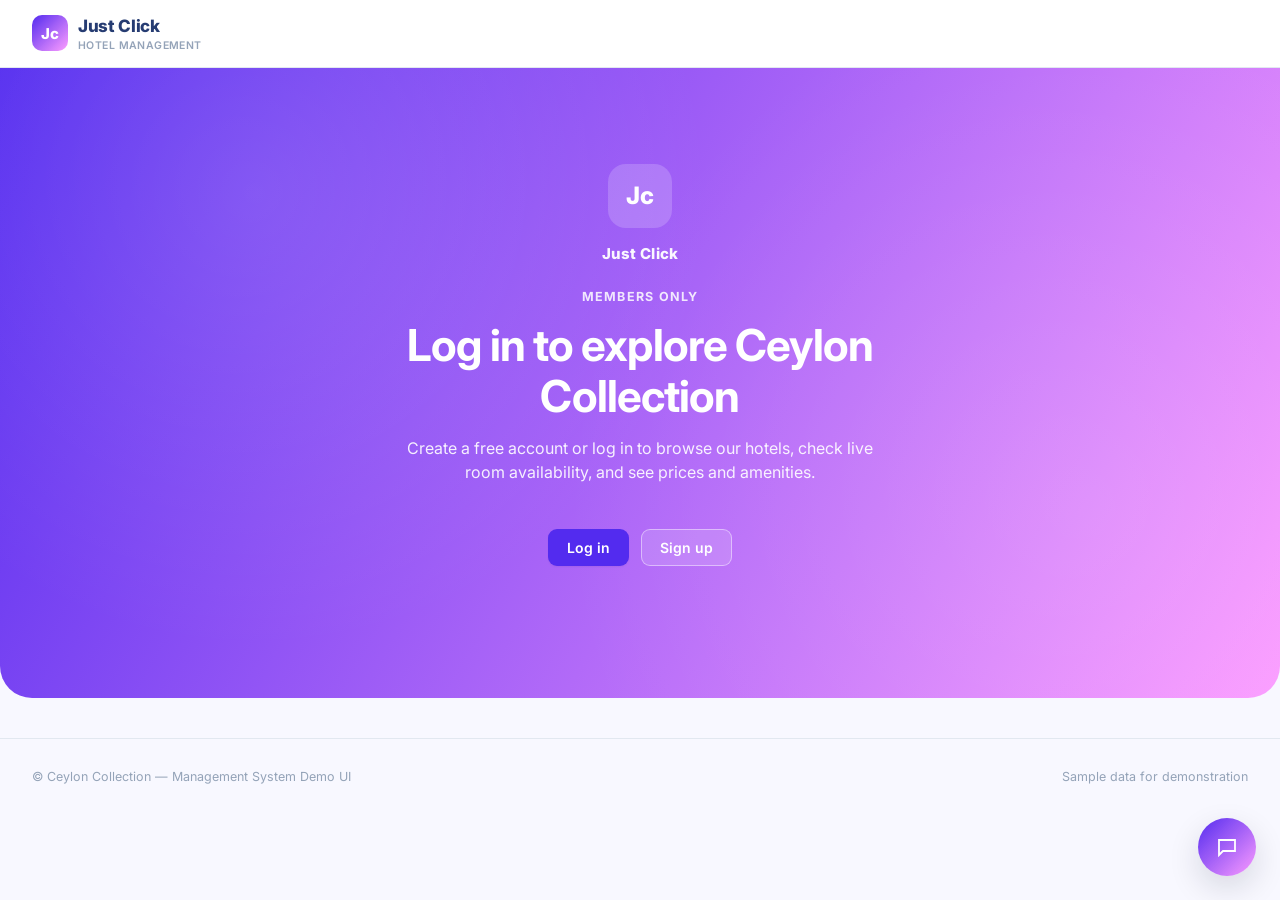
==== commit 6cbe6dcc: "update html ,css,js" ====
--- a/src/main/resources/static/index.html
+++ b/src/main/resources/static/index.html
@@ -1,3 +1,4 @@
+
 <!DOCTYPE html>
 <html lang="en">
 <head>
@@ -28,10 +29,6 @@
                 <li><a id="nav-admin" class="pill-flag is-hidden">Admin panel</a></li>
             </ul>
         </nav>
-        <div class="auth-buttons" id="auth-buttons">
-            <button class="btn btn-ghost" id="open-login">Log in</button>
-            <button class="btn btn-primary" id="open-register">Sign up</button>
-        </div>
         <div class="user-chip" id="user-chip">
             <div class="avatar" id="user-avatar">?</div>
             <div class="user-menu" id="user-menu">
@@ -53,7 +50,9 @@
 
     <div class="view active" id="view-gate">
         <section class="hero gate-hero">
-            <div class="hero-inner">
+            <div class="hero-inner gate-inner">
+                <div class="gate-logo">Jc</div>
+                <div class="gate-brand">Just Click</div>
                 <div class="eyebrow">Members only</div>
                 <h1>Log in to explore Ceylon Collection</h1>
                 <p>Create a free account or log in to browse our hotels, check live room availability, and see prices and amenities.</p>
--- a/src/main/resources/static/css/style.css
+++ b/src/main/resources/static/css/style.css
@@ -1,8 +1,8 @@
 :root{
-    --primary: #6760d6;
+    --primary: #532bef;
     --primary-dark:#4338CA;
     --primary-light:#EEF2FF;
-    --violet:#7C3AED;
+    --violet: rgb(253 113 255 / 0.69);
     --bg: #f8f8ff;
     --surface:#FFFFFF;
     --border:#E2E8F0;
@@ -76,7 +76,8 @@
     display:flex;
     align-items:center;
     padding:0 32px;
-    justify-content:space-between;
+    justify-content:flex-start;
+    gap:32px;
 }
 
 .brand{
@@ -1536,6 +1537,56 @@
 .hotel-banner.gradient-4,.detail-banner.gradient-4{background:linear-gradient(135deg,#EC4899,#7C3AED);}
 
 
+/* ===== Gate (login required) view ===== */
+.gate-hero{
+    min-height:70vh;
+    display:flex;
+    align-items:center;
+    justify-content:center;
+}
+.gate-inner{
+    display:flex;
+    flex-direction:column;
+    align-items:center;
+}
+.gate-logo{
+    width:64px;
+    height:64px;
+    border-radius:18px;
+    background:rgba(255,255,255,0.18);
+    color:#fff;
+    display:flex;
+    align-items:center;
+    justify-content:center;
+    font-weight:800;
+    font-size:24px;
+    margin-bottom:14px;
+}
+.gate-brand{
+    color:#fff;
+    font-weight:800;
+    font-size:15px;
+    letter-spacing:0.02em;
+    opacity:0.95;
+    margin-bottom:22px;
+}
+.gate-actions{
+    display:flex;
+    gap:12px;
+    justify-content:center;
+    margin-top:28px;
+    flex-wrap:wrap;
+}
+.gate-btn-ghost{
+    background:rgba(255,255,255,0.14);
+    color:#fff;
+    border-color:rgba(255,255,255,0.45);
+}
+.gate-btn-ghost:hover{
+    background:rgba(255,255,255,0.24);
+}
+
+
 /* ===== Hotel photos (admin) ===== */
 .hotel-images-section.is-hidden{ display:none; }
 .hotel-images-divider{ height:1px; background:var(--border-soft); margin:20px 0 16px; }
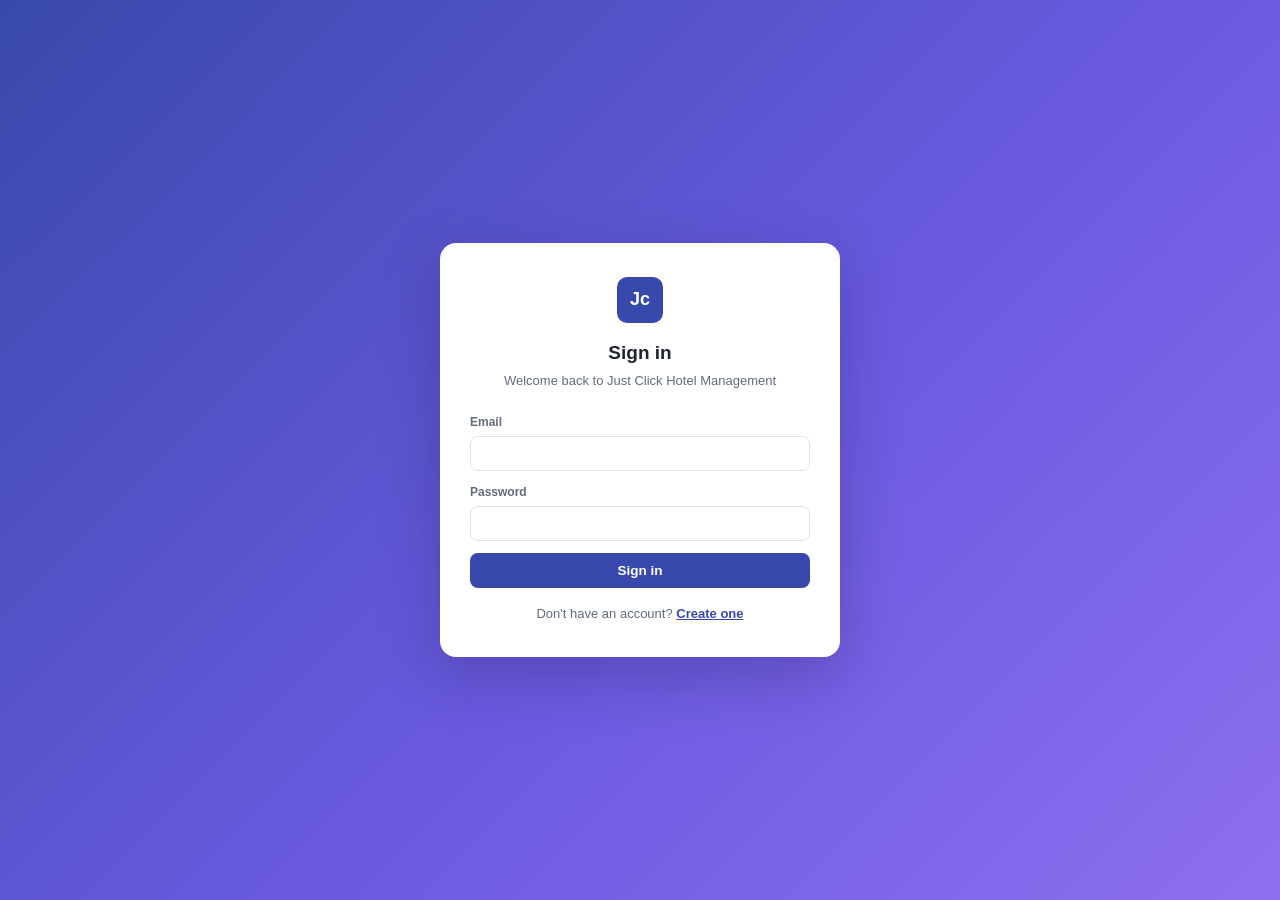
==== commit c6a3b532: "All problems Are solved" ====
--- a/src/main/resources/static/index.html
+++ b/src/main/resources/static/index.html
@@ -1,823 +1,53 @@
-
 <!DOCTYPE html>
 <html lang="en">
 <head>
     <meta charset="UTF-8">
     <meta name="viewport" content="width=device-width, initial-scale=1.0">
-    <title>JustClick — Hotel Management System</title>
-    <link rel="preconnect" href="https://fonts.googleapis.com">
-    <link href="https://fonts.googleapis.com/css2?family=Inter:wght@400;500;600;700;800&display=swap" rel="stylesheet">
+    <title>Hotels — Just Click</title>
+    <link rel="icon" href="favicon.ico">
     <link rel="stylesheet" href="css/style.css">
 </head>
 <body>
 
-
-
 <header>
-    <div class="brand" id="brand-home">
-        <div class="logo">Jc</div>
-        <div>
-            <div class="brand-name">Just Click</div>
-            <div class="brand-sub">Hotel Management</div>
-        </div>
-    </div>
-    <div class="nav-right">
-        <nav>
-            <ul>
-                <li><a id="nav-hotels">Hotels</a></li>
-                <li><a id="nav-contact">Contact</a></li>
-                <li><a id="nav-admin" class="pill-flag is-hidden">Admin panel</a></li>
-            </ul>
-        </nav>
-        <div class="user-chip" id="user-chip">
-            <div class="avatar" id="user-avatar">?</div>
-            <div class="user-menu" id="user-menu">
-                <div class="who"><div class="n" id="user-name">—</div><div class="r" id="user-role">—</div></div>
-                <button id="admin-menu-link" class="is-hidden">Admin panel</button>
-                <button id="logout-btn" class="danger">Log out</button>
-            </div>
-        </div>
-    </div>
+    <div id="app-header" style="display:contents;"></div>
 </header>
 
-
-
-
-<div class="toast" id="toast"></div>
+<div id="toast"></div>
 
 <main>
-
-
-    <div class="view active" id="view-gate">
-        <section class="hero gate-hero">
-            <div class="hero-inner gate-inner">
-                <div class="gate-logo">Jc</div>
-                <div class="gate-brand">Just Click</div>
-                <div class="eyebrow">Members only</div>
-                <h1>Log in to explore Ceylon Collection</h1>
-                <p>Create a free account or log in to browse our hotels, check live room availability, and see prices and amenities.</p>
-                <div class="gate-actions">
-                    <button class="btn btn-primary" id="gate-login-btn">Log in</button>
-                    <button class="btn btn-ghost gate-btn-ghost" id="gate-register-btn">Sign up</button>
-                </div>
-            </div>
-        </section>
+    <div class="page-head">
+        <h2>Hotels</h2>
+        <p>Browse hotels and see live room availability.</p>
     </div>
 
-    <div class="view" id="view-home">
-
-        <section class="hero">
-            <div class="hero-inner">
-                <div class="eyebrow">Sri Lanka best hotel booking</div>
-                <h1>Find your stay, anywhere in the island.</h1>
-                <p>One system managing five boutique hotels — search by city and open live room availability.</p>
-            </div>
-            <div class="search-card">
-                <div class="search-field">
-                    <label>Destination</label>
-                    <select id="search-city"><option value="">All cities</option></select>
-                </div>
-                <div class="search-field">
-                    <label>Check-in</label>
-                    <input type="date" id="search-checkin" />
-                </div>
-                <div class="search-field">
-                    <label>Check-out</label>
-                    <input type="date" id="search-checkout" />
-                </div>
-                <div class="search-field">
-                    <label>Guests</label>
-                    <input type="number" id="search-guests" min="1" value="2" />
-                </div>
-                <button class="btn btn-primary search-btn" id="search-btn">Search</button>
-            </div>
-        </section>
-
-        <div class="stats-row">
-            <div class="stat-card">
-                <div class="stat-icon stat-hotels-icon">
-                    <svg class="icon" viewBox="0 0 24 24" fill="none" stroke="currentColor"><path d="M3 21h18M5 21V7l7-4 7 4v14M9 21v-6h6v6"/></svg>
-                </div>
-                <div><div class="n" id="stat-hotels">5</div><div class="l">Hotels</div></div>
-            </div>
-            <div class="stat-card">
-                <div class="stat-icon stat-rooms-icon">
-                    <svg class="icon" viewBox="0 0 24 24" fill="none" stroke="currentColor"><path d="M3 18v-7a2 2 0 012-2h14a2 2 0 012 2v7M3 18h18M3 18v2M21 18v2M7 9V6a2 2 0 012-2h6a2 2 0 012 2v3"/></svg>
-                </div>
-                <div><div class="n" id="stat-rooms">0</div><div class="l">Rooms tracked</div></div>
-            </div>
-            <div class="stat-card">
-                <div class="stat-icon stat-available-icon">
-                    <svg class="icon" viewBox="0 0 24 24" fill="none" stroke="currentColor"><path d="M20 6L9 17l-5-5"/></svg>
-                </div>
-                <div><div class="n" id="stat-available">0</div><div class="l">Available now</div></div>
-            </div>
+    <div class="stats-strip">
+        <div class="stat-mini">
+            <div class="num" id="stat-hotels">—</div>
+            <div class="lbl">Hotels</div>
         </div>
-
-        <div class="section-head">
-            <div>
-                <h2>Choose a property</h2>
-                <p>Click a hotel to open its live room inventory.</p>
-            </div>
+        <div class="stat-mini">
+            <div class="num" id="stat-rooms">—</div>
+            <div class="lbl">Total rooms</div>
         </div>
-        <div class="hotel-grid" id="hotel-grid"></div>
-        <div class="empty-state empty-state-home is-hidden" id="hotel-grid-empty">No hotels match that city — try clearing the search.</div>
-
-        <div class="section-head" id="contact-home">
-            <div>
-                <h2>Have a quick question?</h2>
-                <p>Try the concierge chat in the bottom-right corner.</p>
-            </div>
-        </div>
-        <div class="contact-grid">
-            <div class="contact-card">
-                <div class="ci"><svg class="icon" viewBox="0 0 24 24" fill="none" stroke="currentColor"><path d="M21 10c0 6-9 12-9 12s-9-6-9-12a9 9 0 0118 0z"/><circle cx="12" cy="10" r="3"/></svg></div>
-                <div class="ct">Head office</div>
-                <div class="cv">12 Galle Face Terrace, Colombo 03</div>
-            </div>
-            <div class="contact-card">
-                <div class="ci"><svg class="icon" viewBox="0 0 24 24" fill="none" stroke="currentColor"><path d="M22 16.92v3a2 2 0 01-2.18 2 19.79 19.79 0 01-8.63-3.07 19.5 19.5 0 01-6-6 19.79 19.79 0 01-3.07-8.67A2 2 0 014.11 2h3a2 2 0 012 1.72c.13.96.36 1.9.7 2.81a2 2 0 01-.45 2.11L8.09 9.91a16 16 0 006 6l1.27-1.27a2 2 0 012.11-.45c.9.34 1.85.57 2.81.7A2 2 0 0122 16.92z"/></svg></div>
-                <div class="ct">Reservations</div>
-                <div class="cv">+94 11 234 5678</div>
-            </div>
-            <div class="contact-card">
-                <div class="ci"><svg class="icon" viewBox="0 0 24 24" fill="none" stroke="currentColor"><circle cx="12" cy="12" r="10"/><path d="M12 6v6l4 2"/></svg></div>
-                <div class="ct">Standard hours</div>
-                <div class="cv">Check-in 2 PM · Check-out 11 AM</div>
-            </div>
+        <div class="stat-mini">
+            <div class="num" id="stat-available">—</div>
+            <div class="lbl">Free tonight</div>
         </div>
     </div>
 
-    <!-- ============================================================
-         DETAIL VIEW
-    ============================================================ -->
-    <div class="view" id="view-detail">
-        <button class="back-btn" id="back-link"><svg class="icon" viewBox="0 0 24 24" fill="none" stroke="currentColor"><path d="M19 12H5M12 19l-7-7 7-7"/></svg> All hotels</button>
-
-        <div class="detail-banner" id="d-banner">
-            <div class="db-inner">
-                <div class="eyebrow" id="d-eyebrow">City · Sri Lanka</div>
-                <h1 id="d-name">Hotel name</h1>
-                <p id="d-desc">Description.</p>
-                <div class="rating-chip" id="d-rating">★ 4.5 rating</div>
-            </div>
-        </div>
-
-        <div class="chip-row">
-            <div class="info-chip">
-                <div class="ic"><svg class="icon" viewBox="0 0 24 24" fill="none" stroke="currentColor"><path d="M21 10c0 6-9 12-9 12s-9-6-9-12a9 9 0 0118 0z"/><circle cx="12" cy="10" r="3"/></svg></div>
-                <div><span class="lbl">Address</span><span class="val" id="d-address">—</span></div>
-            </div>
-            <div class="info-chip">
-                <div class="ic"><svg class="icon" viewBox="0 0 24 24" fill="none" stroke="currentColor"><path d="M22 16.92v3a2 2 0 01-2.18 2 19.79 19.79 0 01-8.63-3.07 19.5 19.5 0 01-6-6 19.79 19.79 0 01-3.07-8.67A2 2 0 014.11 2h3a2 2 0 012 1.72c.13.96.36 1.9.7 2.81a2 2 0 01-.45 2.11L8.09 9.91a16 16 0 006 6l1.27-1.27a2 2 0 012.11-.45c.9.34 1.85.57 2.81.7A2 2 0 0122 16.92z"/></svg></div>
-                <div><span class="lbl">Phone</span><span class="val" id="d-phone">—</span></div>
-            </div>
-            <div class="info-chip">
-                <div class="ic"><svg class="icon" viewBox="0 0 24 24" fill="none" stroke="currentColor"><path d="M4 4h16v16H4z" opacity="0"/><path d="M22 6l-10 7L2 6"/><rect x="2" y="4" width="20" height="16" rx="2"/></svg></div>
-                <div><span class="lbl">Email</span><span class="val" id="d-email">—</span></div>
-            </div>
-        </div>
-
-        <section class="card-section">
-            <div class="section-head section-head-tight">
-                <div><h2>Room inventory</h2><p>Live rooms for this hotel.</p></div>
-            </div>
-            <div class="table-card">
-                <table id="rooms-table">
-                    <thead><tr><th>Room No.</th><th>Floor</th><th>Type</th><th>Price / night</th><th>Status</th><th>Amenities</th></tr></thead>
-                    <tbody></tbody>
-                </table>
-            </div>
-        </section>
-
-        <section class="card-section">
-            <div class="section-head section-head-tight">
-                <div><h2>Room categories</h2><p>Base configuration for this hotel.</p></div>
-            </div>
-            <div class="type-row" id="type-cards"></div>
-        </section>
-    </div>
-
-    <!-- ============================================================
-         ADMIN VIEW
-    ============================================================ -->
-    <div class="view" id="view-admin">
-        <button class="back-btn" id="admin-back-link"><svg class="icon" viewBox="0 0 24 24" fill="none" stroke="currentColor"><path d="M19 12H5M12 19l-7-7 7-7"/></svg> Back to site</button>
-
-        <div class="admin-shell">
-            <aside class="admin-sidebar">
-                <div class="title">Manage</div>
-                <button class="sidebar-link active" id="tab-hotels">
-                    <svg class="icon" viewBox="0 0 24 24" fill="none" stroke="currentColor"><path d="M3 21h18M5 21V7l7-4 7 4v14M9 21v-6h6v6"/></svg> Hotels
-                </button>
-                <button class="sidebar-link" id="tab-rooms">
-                    <svg class="icon" viewBox="0 0 24 24" fill="none" stroke="currentColor"><path d="M3 18v-7a2 2 0 012-2h14a2 2 0 012 2v7M3 18h18M3 18v2M21 18v2M7 9V6a2 2 0 012-2h6a2 2 0 012 2v3"/></svg> Rooms
-                </button>
-                <button class="sidebar-link" id="tab-cities">
-                    <svg class="icon" viewBox="0 0 24 24" fill="none" stroke="currentColor"><path d="M21 10c0 6-9 12-9 12s-9-6-9-12a9 9 0 0118 0z"/><circle cx="12" cy="10" r="3"/></svg> Cities
-                </button>
-                <button class="sidebar-link" id="tab-room-types">
-                    <svg class="icon" viewBox="0 0 24 24" fill="none" stroke="currentColor"><rect x="4" y="4" width="16" height="16" rx="2"/><path d="M4 10h16M10 4v16"/></svg> Room Types
-                </button>
-                <button class="sidebar-link" id="tab-amenities">
-                    <svg class="icon" viewBox="0 0 24 24" fill="none" stroke="currentColor"><path d="M20 6L9 17l-5-5"/></svg> Amenities
-                </button>
-                <button class="sidebar-link" id="tab-coupons">
-                    <svg class="icon" viewBox="0 0 24 24" fill="none" stroke="currentColor"><path d="M20 12V8H6a2 2 0 010-4h12v4"/><path d="M4 6v12a2 2 0 002 2h14v-4"/><circle cx="18" cy="14" r="1.5"/></svg> Coupons
-                </button>
-                <button class="sidebar-link" id="tab-extra-services">
-                    <svg class="icon" viewBox="0 0 24 24" fill="none" stroke="currentColor"><path d="M12 2v4M12 18v4M4.9 4.9l2.8 2.8M16.3 16.3l2.8 2.8M2 12h4M18 12h4M4.9 19.1l2.8-2.8M16.3 7.7l2.8-2.8"/></svg> Extra Services
-                </button>
-                <div class="sidebar-divider"></div>
-                <div class="title">Signed in as</div>
-                <div class="admin-whoami" id="admin-whoami">—</div>
-            </aside>
-
-            <div class="admin-main">
-                <div class="admin-topbar">
-                    <h2 id="admin-panel-title">Hotels</h2>
-                </div>
-
-                <div class="admin-panel active" id="panel-hotels">
-                    <div class="admin-toolbar">
-                        <p class="admin-toolbar-text">Every hotel in the <code>hotels</code> table.</p>
-                        <button class="btn btn-primary" id="add-hotel-btn" type="button">
-                            <svg class="icon" viewBox="0 0 24 24" fill="none" stroke="currentColor"><path d="M12 5v14M5 12h14"/></svg> Add hotel
-                        </button>
-                    </div>
-                    <div class="table-card">
-                        <table id="admin-hotels-table">
-                            <thead><tr><th>Name</th><th>City</th><th>Address</th><th>Rating</th><th>Phone</th><th></th></tr></thead>
-                            <tbody></tbody>
-                        </table>
-                    </div>
-                    <div class="empty-state admin-empty is-hidden" id="admin-hotels-empty">No hotels yet — add the first one above.</div>
-                </div>
-
-                <div class="admin-panel" id="panel-rooms">
-                    <div class="admin-toolbar">
-                        <select class="admin-select" id="room-hotel-select"><option value="">Select a hotel…</option></select>
-                        <button class="btn btn-primary" id="add-room-btn" type="button" disabled>
-                            <svg class="icon" viewBox="0 0 24 24" fill="none" stroke="currentColor"><path d="M12 5v14M5 12h14"/></svg> Add room
-                        </button>
-                    </div>
-                    <div class="table-card">
-                        <table id="admin-rooms-table">
-                            <thead><tr><th>Room No.</th><th>Floor</th><th>Type</th><th>Price / night</th><th>Status</th><th></th></tr></thead>
-                            <tbody></tbody>
-                        </table>
-                    </div>
-                    <div class="empty-state admin-empty" id="admin-rooms-empty">Pick a hotel above to see and manage its rooms.</div>
-                </div>
-
-                <div class="admin-panel" id="panel-cities">
-                    <div class="admin-toolbar">
-                        <p class="admin-toolbar-text">Every city in the <code>cities</code> table.</p>
-                        <button class="btn btn-primary" id="add-city-btn" type="button">
-                            <svg class="icon" viewBox="0 0 24 24" fill="none" stroke="currentColor"><path d="M12 5v14M5 12h14"/></svg> Add city
-                        </button>
-                    </div>
-                    <div class="table-card">
-                        <table id="admin-cities-table">
-                            <thead><tr><th>Name</th><th>Country</th><th></th></tr></thead>
-                            <tbody></tbody>
-                        </table>
-                    </div>
-                    <div class="empty-state admin-empty is-hidden" id="admin-cities-empty">No cities yet — add the first one above.</div>
-                </div>
-
-                <div class="admin-panel" id="panel-room-types">
-                    <div class="admin-toolbar">
-                        <p class="admin-toolbar-text">Every room type in the <code>room_types</code> table.</p>
-                        <button class="btn btn-primary" id="add-room-type-btn" type="button">
-                            <svg class="icon" viewBox="0 0 24 24" fill="none" stroke="currentColor"><path d="M12 5v14M5 12h14"/></svg> Add room type
-                        </button>
-                    </div>
-                    <div class="table-card">
-                        <table id="admin-room-types-table">
-                            <thead><tr><th>Name</th><th>Description</th><th>Max occupancy</th><th></th></tr></thead>
-                            <tbody></tbody>
-                        </table>
-                    </div>
-                    <div class="empty-state admin-empty is-hidden" id="admin-room-types-empty">No room types yet — add the first one above.</div>
-                </div>
-
-                <div class="admin-panel" id="panel-amenities">
-                    <div class="admin-toolbar">
-                        <p class="admin-toolbar-text">Every amenity in the <code>amenities</code> table.</p>
-                        <button class="btn btn-primary" id="add-amenity-btn" type="button">
-                            <svg class="icon" viewBox="0 0 24 24" fill="none" stroke="currentColor"><path d="M12 5v14M5 12h14"/></svg> Add amenity
-                        </button>
-                    </div>
-                    <div class="table-card">
-                        <table id="admin-amenities-table">
-                            <thead><tr><th>Name</th><th>Description</th><th>Icon</th><th></th></tr></thead>
-                            <tbody></tbody>
-                        </table>
-                    </div>
-                    <div class="empty-state admin-empty is-hidden" id="admin-amenities-empty">No amenities yet — add the first one above.</div>
-                </div>
-
-                <div class="admin-panel" id="panel-coupons">
-                    <div class="admin-toolbar">
-                        <p class="admin-toolbar-text">Every coupon in the <code>coupons</code> table.</p>
-                        <button class="btn btn-primary" id="add-coupon-btn" type="button">
-                            <svg class="icon" viewBox="0 0 24 24" fill="none" stroke="currentColor"><path d="M12 5v14M5 12h14"/></svg> Add coupon
-                        </button>
-                    </div>
-                    <div class="table-card">
-                        <table id="admin-coupons-table">
-                            <thead><tr><th>Code</th><th>Type</th><th>Value</th><th>Min booking</th><th>Expiry</th><th>Status</th><th></th></tr></thead>
-                            <tbody></tbody>
-                        </table>
-                    </div>
-                    <div class="empty-state admin-empty is-hidden" id="admin-coupons-empty">No coupons yet — add the first one above.</div>
-                </div>
-
-                <div class="admin-panel" id="panel-extra-services">
-                    <div class="admin-toolbar">
-                        <select class="admin-select" id="extra-service-hotel-select"><option value="">Select a hotel…</option></select>
-                        <button class="btn btn-primary" id="add-extra-service-btn" type="button" disabled>
-                            <svg class="icon" viewBox="0 0 24 24" fill="none" stroke="currentColor"><path d="M12 5v14M5 12h14"/></svg> Add service
-                        </button>
-                    </div>
-                    <div class="table-card">
-                        <table id="admin-extra-services-table">
-                            <thead><tr><th>Name</th><th>Description</th><th>Price</th><th></th></tr></thead>
-                            <tbody></tbody>
-                        </table>
-                    </div>
-                    <div class="empty-state admin-empty" id="admin-extra-services-empty">Pick a hotel above to see and manage its extra services.</div>
-                </div>
-            </div>
+    <div class="toolbar">
+        <div class="field" style="margin:0; min-width:200px;">
+            <label>City</label>
+            <select id="city-filter"><option value="">All cities</option></select>
         </div>
     </div>
 
+    <div class="hotel-grid" id="hotel-grid"></div>
+    <p class="text-muted hidden" id="hotel-grid-empty">No hotels found.</p>
 </main>
 
-<footer>
-    <span>© Ceylon Collection — Management System Demo UI</span>
-    <span>Sample data for demonstration</span>
-</footer>
-
-
-
-
-
-
-<!-- ===== Login modal ===== -->
-<div class="modal-overlay" id="login-overlay">
-    <div class="modal-box">
-        <button class="modal-close" data-close>×</button>
-        <div class="modal-eyebrow">Guest account</div>
-        <h3>Log in</h3>
-        <form id="login-form">
-            <div class="modal-error" id="login-error"></div>
-            <div class="field"><label>Email</label><input type="email" id="login-email" required autocomplete="username" /></div>
-            <div class="field"><label>Password</label><input type="password" id="login-password" required autocomplete="current-password" /></div>
-            <button type="submit" class="btn btn-primary btn-block modal-submit">Log in</button>
-        </form>
-        <div class="modal-switch">No account yet? <a id="switch-to-register">Sign up</a></div>
-    </div>
-</div>
-
-
-
-
-<!-- ===== Register modal ===== -->
-<div class="modal-overlay" id="register-overlay">
-    <div class="modal-box">
-        <button class="modal-close" data-close>×</button>
-        <div class="modal-eyebrow">New guest account</div>
-        <h3>Sign up</h3>
-        <form id="register-form">
-            <div class="modal-error" id="register-error"></div>
-            <div class="field"><label>Full name</label><input type="text" id="reg-name" required autocomplete="name" /></div>
-            <div class="field"><label>Email</label><input type="email" id="reg-email" required autocomplete="username" /></div>
-            <div class="field"><label>Phone</label><input type="tel" id="reg-phone" autocomplete="tel" /></div>
-            <div class="field"><label>Password (min 6 characters)</label><input type="password" id="reg-password" required minlength="6" autocomplete="new-password" /></div>
-            <button type="submit" class="btn btn-primary btn-block modal-submit">Create account</button>
-        </form>
-        <div class="modal-switch">Already have an account? <a id="switch-to-login">Log in</a></div>
-    </div>
-</div>
-
-
-
-
-
-<!-- ===== Hotel add/edit modal ===== -->
-<div class="modal-overlay" id="hotel-modal-overlay">
-    <div class="modal-box wide">
-        <button class="modal-close" data-close>×</button>
-        <div class="modal-eyebrow" id="hotel-modal-eyebrow">Admin · New hotel</div>
-        <h3 id="hotel-modal-title">Add hotel</h3>
-        <form id="hotel-form">
-            <div class="modal-error" id="hotel-error"></div>
-            <input type="hidden" id="hotel-id" />
-            <div class="field"><label>Hotel name</label><input type="text" id="hotel-name" required /></div>
-            <div class="field"><label>Description</label><textarea id="hotel-description"></textarea></div>
-            <div class="field"><label>Address</label><input type="text" id="hotel-address" required /></div>
-            <div class="field-row">
-                <div class="field"><label>City</label><select id="hotel-city" required></select></div>
-                <div class="field"><label>Star rating</label><input type="number" id="hotel-rating" min="0" max="5" step="0.1" /></div>
-            </div>
-            <div class="field-row">
-                <div class="field"><label>Phone</label><input type="text" id="hotel-phone" /></div>
-                <div class="field"><label>Email</label><input type="email" id="hotel-email" /></div>
-            </div>
-            <button type="submit" class="btn btn-primary btn-block modal-submit">Save hotel</button>
-        </form>
-
-        <div id="hotel-images-section" class="hotel-images-section is-hidden">
-            <div class="hotel-images-divider"></div>
-            <div class="field-label-strong">Photos</div>
-            <div id="hotel-images-list" class="hotel-images-list"></div>
-            <div class="modal-error" id="hotel-image-error"></div>
-            <form id="hotel-image-form" class="hotel-image-form">
-                <div class="field"><label>Image URL</label><input type="url" id="hotel-image-url" required placeholder="https://…" /></div>
-                <div class="field"><label>Caption (optional)</label><input type="text" id="hotel-image-caption" /></div>
-                <button type="submit" class="btn btn-ghost btn-block">Add photo</button>
-            </form>
-        </div>
-    </div>
-</div>
-
-
-
-
-
-<!-- ===== Room add/edit modal ===== -->
-<div class="modal-overlay" id="room-modal-overlay">
-    <div class="modal-box">
-        <button class="modal-close" data-close>×</button>
-        <div class="modal-eyebrow" id="room-modal-eyebrow">Admin · New room</div>
-        <h3 id="room-modal-title">Add room</h3>
-        <form id="room-form">
-            <div class="modal-error" id="room-error"></div>
-            <input type="hidden" id="room-id" />
-            <div class="field"><label>Room number</label><input type="text" id="room-number" required /></div>
-            <div class="field-row">
-                <div class="field"><label>Floor</label><input type="number" id="room-floor" min="0" /></div>
-                <div class="field"><label>Room type</label><select id="room-type" required></select></div>
-            </div>
-            <div class="field"><label>Price per night (LKR)</label><input type="number" id="room-price" min="0" step="1" required /></div>
-            <button type="submit" class="btn btn-primary btn-block modal-submit">Save room</button>
-        </form>
-    </div>
-</div>
-
-
-<!-- ===== City add/edit modal ===== -->
-<div class="modal-overlay" id="city-modal-overlay">
-    <div class="modal-box">
-        <button class="modal-close" data-close>×</button>
-        <div class="modal-eyebrow" id="city-modal-eyebrow">Admin · New city</div>
-        <h3 id="city-modal-title">Add city</h3>
-        <form id="city-form">
-            <div class="modal-error" id="city-error"></div>
-            <input type="hidden" id="city-id" />
-            <div class="field"><label>City name</label><input type="text" id="city-name" required /></div>
-            <div class="field"><label>Country</label><input type="text" id="city-country" required /></div>
-            <button type="submit" class="btn btn-primary btn-block modal-submit">Save city</button>
-        </form>
-    </div>
-</div>
-
-
-<!-- ===== Room type add/edit modal ===== -->
-<div class="modal-overlay" id="room-type-modal-overlay">
-    <div class="modal-box">
-        <button class="modal-close" data-close>×</button>
-        <div class="modal-eyebrow" id="room-type-modal-eyebrow">Admin · New room type</div>
-        <h3 id="room-type-modal-title">Add room type</h3>
-        <form id="room-type-form">
-            <div class="modal-error" id="room-type-error"></div>
-            <input type="hidden" id="room-type-id" />
-            <div class="field"><label>Name</label><input type="text" id="room-type-name" required /></div>
-            <div class="field"><label>Description</label><textarea id="room-type-description"></textarea></div>
-            <div class="field"><label>Max occupancy</label><input type="number" id="room-type-max-occupancy" min="1" /></div>
-            <button type="submit" class="btn btn-primary btn-block modal-submit">Save room type</button>
-        </form>
-    </div>
-</div>
-
-
-<!-- ===== Amenity add/edit modal ===== -->
-<div class="modal-overlay" id="amenity-modal-overlay">
-    <div class="modal-box">
-        <button class="modal-close" data-close>×</button>
-        <div class="modal-eyebrow" id="amenity-modal-eyebrow">Admin · New amenity</div>
-        <h3 id="amenity-modal-title">Add amenity</h3>
-        <form id="amenity-form">
-            <div class="modal-error" id="amenity-error"></div>
-            <input type="hidden" id="amenity-id" />
-            <div class="field"><label>Name</label><input type="text" id="amenity-name" required /></div>
-            <div class="field"><label>Description</label><textarea id="amenity-description"></textarea></div>
-            <div class="field"><label>Icon</label><input type="text" id="amenity-icon" placeholder="e.g. wifi" /></div>
-            <button type="submit" class="btn btn-primary btn-block modal-submit">Save amenity</button>
-        </form>
-    </div>
-</div>
-
-
-<!-- ===== Coupon add modal (create only — backend has no update endpoint) ===== -->
-<div class="modal-overlay" id="coupon-modal-overlay">
-    <div class="modal-box">
-        <button class="modal-close" data-close>×</button>
-        <div class="modal-eyebrow">Admin · New coupon</div>
-        <h3>Add coupon</h3>
-        <form id="coupon-form">
-            <div class="modal-error" id="coupon-error"></div>
-            <div class="field"><label>Code</label><input type="text" id="coupon-code" required /></div>
-            <div class="field-row">
-                <div class="field"><label>Discount type</label>
-                    <select id="coupon-discount-type" required>
-                        <option value="PERCENTAGE">Percentage</option>
-                        <option value="FIXED">Fixed amount</option>
-                    </select>
-                </div>
-                <div class="field"><label>Discount value</label><input type="number" id="coupon-discount-value" min="0" step="0.01" required /></div>
-            </div>
-            <div class="field-row">
-                <div class="field"><label>Min booking amount</label><input type="number" id="coupon-min-booking" min="0" step="0.01" /></div>
-                <div class="field"><label>Expiry date</label><input type="date" id="coupon-expiry" /></div>
-            </div>
-            <button type="submit" class="btn btn-primary btn-block modal-submit">Save coupon</button>
-        </form>
-    </div>
-</div>
-
-
-<!-- ===== Extra service add/edit modal ===== -->
-<div class="modal-overlay" id="extra-service-modal-overlay">
-    <div class="modal-box">
-        <button class="modal-close" data-close>×</button>
-        <div class="modal-eyebrow" id="extra-service-modal-eyebrow">Admin · New extra service</div>
-        <h3 id="extra-service-modal-title">Add extra service</h3>
-        <form id="extra-service-form">
-            <div class="modal-error" id="extra-service-error"></div>
-            <input type="hidden" id="extra-service-id" />
-            <div class="field"><label>Name</label><input type="text" id="extra-service-name" required /></div>
-            <div class="field"><label>Description</label><textarea id="extra-service-description"></textarea></div>
-            <div class="field"><label>Price (LKR)</label><input type="number" id="extra-service-price" min="0" step="0.01" required /></div>
-            <button type="submit" class="btn btn-primary btn-block modal-submit">Save service</button>
-        </form>
-    </div>
-</div>
-
-
-
-
-<!-- ===== Chat widget ===== -->
-<button id="chat-toggle" aria-label="Open concierge chat">
-    <svg viewBox="0 0 24 24" fill="none" stroke="currentColor" stroke-width="1.8"><path d="M4 5h16v11H8l-4 4V5z"/></svg>
-</button>
-
-<div id="chat-panel">
-    <div class="chat-head">
-        <div>
-            <div class="title">Concierge</div>
-            <div class="sub">AUTOMATED · RULE-BASED</div>
-        </div>
-        <button class="chat-close" id="chat-close">×</button>
-    </div>
-    <div id="chat-messages"></div>
-    <div class="quick-replies" id="quick-replies"></div>
-    <form id="chat-form">
-        <input id="chat-input" type="text" placeholder="Ask about check-in, price, wifi..." autocomplete="off" />
-        <button type="submit">Send</button>
-    </form>
-</div>
-
-
-
-
-<!-- ===== Dynamic UI templates ===== -->
-<template id="hotel-card-template">
-    <div class="hotel-card">
-        <div class="hotel-banner">
-            <span class="monogram"></span>
-            <span class="rating-badge"></span>
-        </div>
-        <div class="hotel-body">
-            <div class="hotel-name"></div>
-            <div class="hotel-city">
-                <svg class="icon hotel-location-icon" viewBox="0 0 24 24" fill="none" stroke="currentColor">
-                    <path d="M21 10c0 6-9 12-9 12s-9-6-9-12a9 9 0 0118 0z"/>
-                    <circle cx="12" cy="10" r="3"/>
-                </svg>
-                <span class="hotel-location-text"></span>
-            </div>
-            <div class="hotel-desc"></div>
-            <div class="hotel-footer">
-                <div class="price"></div>
-                <div class="view-btn">View rooms →</div>
-            </div>
-        </div>
-    </div>
-</template>
-
-<template id="room-row-template">
-    <tr>
-        <td class="mono-cell room-number"></td>
-        <td class="mono-cell room-floor"></td>
-        <td class="room-type"></td>
-        <td class="mono-cell room-price"></td>
-        <td><span class="badge room-status"></span></td>
-        <td class="room-amenities"></td>
-    </tr>
-</template>
-
-<template id="room-empty-row-template">
-    <tr class="empty-table-row">
-        <td colspan="6">No rooms added for this hotel yet.</td>
-    </tr>
-</template>
-
-<template id="type-card-template">
-    <div class="type-card">
-        <div class="icon-wrap">
-            <svg class="icon" viewBox="0 0 24 24" fill="none" stroke="currentColor">
-                <path d="M3 18v-7a2 2 0 012-2h14a2 2 0 012 2v7M3 18h18M3 18v2M21 18v2M7 9V6a2 2 0 012-2h6a2 2 0 012 2v3"/>
-            </svg>
-        </div>
-        <div class="tname"></div>
-        <div class="tdesc"></div>
-        <div class="tfoot">
-            <span class="cap"></span>
-            <span class="price"></span>
-        </div>
-    </div>
-</template>
-
-<template id="admin-hotel-row-template">
-    <tr>
-        <td class="admin-hotel-name"></td>
-        <td class="admin-hotel-city"></td>
-        <td class="admin-hotel-address"></td>
-        <td class="mono-cell admin-hotel-rating"></td>
-        <td class="mono-cell admin-hotel-phone"></td>
-        <td class="row-actions">
-            <button class="icon-btn" data-edit type="button" title="Edit" aria-label="Edit hotel">
-                <svg class="icon" viewBox="0 0 24 24" fill="none" stroke="currentColor">
-                    <path d="M17 3a2.85 2.85 0 114 4L7.5 20.5 3 21l.5-4.5L17 3z"/>
-                    <path d="M15 5l4 4"/>
-                </svg>
-            </button>
-            <button class="icon-btn danger admin-delete-action" data-delete type="button" title="Delete" aria-label="Delete hotel">
-                <svg class="icon" viewBox="0 0 24 24" fill="none" stroke="currentColor">
-                    <path d="M3 6h18M8 6V4h8v2M6 6l1 15h10l1-15M10 10v7M14 10v7"/>
-                </svg>
-            </button>
-        </td>
-    </tr>
-</template>
-
-<template id="admin-room-row-template">
-    <tr>
-        <td class="mono-cell admin-room-number"></td>
-        <td class="mono-cell admin-room-floor"></td>
-        <td class="admin-room-type"></td>
-        <td class="mono-cell admin-room-price"></td>
-        <td><span class="badge admin-room-status"></span></td>
-        <td class="row-actions">
-            <button class="icon-btn" data-edit type="button" title="Edit" aria-label="Edit room">
-                <svg class="icon" viewBox="0 0 24 24" fill="none" stroke="currentColor">
-                    <path d="M17 3a2.85 2.85 0 114 4L7.5 20.5 3 21l.5-4.5L17 3z"/>
-                    <path d="M15 5l4 4"/>
-                </svg>
-            </button>
-            <button class="icon-btn danger" data-delete type="button" title="Delete" aria-label="Delete room">
-                <svg class="icon" viewBox="0 0 24 24" fill="none" stroke="currentColor">
-                    <path d="M3 6h18M8 6V4h8v2M6 6l1 15h10l1-15M10 10v7M14 10v7"/>
-                </svg>
-            </button>
-        </td>
-    </tr>
-</template>
-
-<template id="admin-city-row-template">
-    <tr>
-        <td class="admin-city-name"></td>
-        <td class="admin-city-country"></td>
-        <td class="row-actions">
-            <button class="icon-btn" data-edit type="button" title="Edit" aria-label="Edit city">
-                <svg class="icon" viewBox="0 0 24 24" fill="none" stroke="currentColor">
-                    <path d="M17 3a2.85 2.85 0 114 4L7.5 20.5 3 21l.5-4.5L17 3z"/>
-                    <path d="M15 5l4 4"/>
-                </svg>
-            </button>
-            <button class="icon-btn danger admin-delete-action" data-delete type="button" title="Delete" aria-label="Delete city">
-                <svg class="icon" viewBox="0 0 24 24" fill="none" stroke="currentColor">
-                    <path d="M3 6h18M8 6V4h8v2M6 6l1 15h10l1-15M10 10v7M14 10v7"/>
-                </svg>
-            </button>
-        </td>
-    </tr>
-</template>
-
-<template id="admin-room-type-row-template">
-    <tr>
-        <td class="admin-room-type-name"></td>
-        <td class="admin-room-type-description"></td>
-        <td class="mono-cell admin-room-type-max-occupancy"></td>
-        <td class="row-actions">
-            <button class="icon-btn" data-edit type="button" title="Edit" aria-label="Edit room type">
-                <svg class="icon" viewBox="0 0 24 24" fill="none" stroke="currentColor">
-                    <path d="M17 3a2.85 2.85 0 114 4L7.5 20.5 3 21l.5-4.5L17 3z"/>
-                    <path d="M15 5l4 4"/>
-                </svg>
-            </button>
-            <button class="icon-btn danger admin-delete-action" data-delete type="button" title="Delete" aria-label="Delete room type">
-                <svg class="icon" viewBox="0 0 24 24" fill="none" stroke="currentColor">
-                    <path d="M3 6h18M8 6V4h8v2M6 6l1 15h10l1-15M10 10v7M14 10v7"/>
-                </svg>
-            </button>
-        </td>
-    </tr>
-</template>
-
-<template id="admin-amenity-row-template">
-    <tr>
-        <td class="admin-amenity-name"></td>
-        <td class="admin-amenity-description"></td>
-        <td class="mono-cell admin-amenity-icon"></td>
-        <td class="row-actions">
-            <button class="icon-btn" data-edit type="button" title="Edit" aria-label="Edit amenity">
-                <svg class="icon" viewBox="0 0 24 24" fill="none" stroke="currentColor">
-                    <path d="M17 3a2.85 2.85 0 114 4L7.5 20.5 3 21l.5-4.5L17 3z"/>
-                    <path d="M15 5l4 4"/>
-                </svg>
-            </button>
-            <button class="icon-btn danger admin-delete-action" data-delete type="button" title="Delete" aria-label="Delete amenity">
-                <svg class="icon" viewBox="0 0 24 24" fill="none" stroke="currentColor">
-                    <path d="M3 6h18M8 6V4h8v2M6 6l1 15h10l1-15M10 10v7M14 10v7"/>
-                </svg>
-            </button>
-        </td>
-    </tr>
-</template>
-
-<template id="admin-coupon-row-template">
-    <tr>
-        <td class="mono-cell admin-coupon-code"></td>
-        <td class="admin-coupon-type"></td>
-        <td class="mono-cell admin-coupon-value"></td>
-        <td class="mono-cell admin-coupon-min"></td>
-        <td class="mono-cell admin-coupon-expiry"></td>
-        <td><span class="badge admin-coupon-status"></span></td>
-        <td class="row-actions">
-            <button class="icon-btn admin-deactivate-action" data-deactivate type="button" title="Deactivate" aria-label="Deactivate coupon">
-                <svg class="icon" viewBox="0 0 24 24" fill="none" stroke="currentColor">
-                    <circle cx="12" cy="12" r="10"/><path d="M4.9 4.9l14.2 14.2"/>
-                </svg>
-            </button>
-            <button class="icon-btn danger" data-delete type="button" title="Delete" aria-label="Delete coupon">
-                <svg class="icon" viewBox="0 0 24 24" fill="none" stroke="currentColor">
-                    <path d="M3 6h18M8 6V4h8v2M6 6l1 15h10l1-15M10 10v7M14 10v7"/>
-                </svg>
-            </button>
-        </td>
-    </tr>
-</template>
-
-<template id="admin-extra-service-row-template">
-    <tr>
-        <td class="admin-extra-service-name"></td>
-        <td class="admin-extra-service-description"></td>
-        <td class="mono-cell admin-extra-service-price"></td>
-        <td class="row-actions">
-            <button class="icon-btn" data-edit type="button" title="Edit" aria-label="Edit extra service">
-                <svg class="icon" viewBox="0 0 24 24" fill="none" stroke="currentColor">
-                    <path d="M17 3a2.85 2.85 0 114 4L7.5 20.5 3 21l.5-4.5L17 3z"/>
-                    <path d="M15 5l4 4"/>
-                </svg>
-            </button>
-            <button class="icon-btn danger" data-delete type="button" title="Delete" aria-label="Delete extra service">
-                <svg class="icon" viewBox="0 0 24 24" fill="none" stroke="currentColor">
-                    <path d="M3 6h18M8 6V4h8v2M6 6l1 15h10l1-15M10 10v7M14 10v7"/>
-                </svg>
-            </button>
-        </td>
-    </tr>
-</template>
-
-<template id="quick-reply-template">
-    <button class="qr-btn" type="button"></button>
-</template>
-
-<template id="message-template">
-    <div class="msg"></div>
-</template>
-
-
-
-
-
-
-
-<script src="js/app.js"></script>
-
+<script src="js/common.js"></script>
+<script src="js/dashboard.js"></script>
 </body>
-</html>+</html>
--- a/src/main/resources/static/css/style.css
+++ b/src/main/resources/static/css/style.css
@@ -1,768 +1,376 @@
-:root{
-    --primary: #532bef;
-    --primary-dark:#4338CA;
-    --primary-light:#EEF2FF;
-    --violet: rgb(253 113 255 / 0.69);
-    --bg: #f8f8ff;
-    --surface:#FFFFFF;
-    --border:#E2E8F0;
-    --border-soft:#EDF1F7;
-    --text: #263c72;
-    --text-muted:#64748B;
-    --text-faint:#94A3B8;
-    --success:#059669; --success-bg:#ECFDF5;
-    --warning:#D97706; --warning-bg:#FFFBEB;
-    --danger:#DC2626;  --danger-bg:#FEF2F2;
-    --info:#7C3AED;    --info-bg:#F5F3FF;
-    --shadow-sm:0 1px 2px rgba(15,23,42,0.06);
-    --shadow-md:0 4px 16px rgba(15,23,42,0.08);
-    --shadow-lg:0 12px 32px rgba(15,23,42,0.14);
-    --radius:14px;
-    --radius-sm:9px;
-}
-
-
-*{
-    box-sizing:border-box;
-}
-
-html{
-    scroll-behavior:smooth;
-}
-
-body{
-    margin:0;
-    background:var(--bg);
-    color:var(--text);
-    font-family:'Inter',-apple-system,sans-serif;
-    font-weight:400;
-    line-height:1.55;
-    -webkit-font-smoothing:antialiased;
-}
-h1,h2,h3{
-    margin:0;
-    font-weight:700;
-    letter-spacing:-0.02em;
-    color:var(--text);
-}
-
-a{
-    color:inherit;
-    text-decoration:none;
-}
-img{
-    max-width:100%;
-    display:block;
-}
-
-button{
-    font-family:inherit;
-}
-
-::selection{
-    background:var(--primary-light);
-}
-
-
-/*  nav bar*/
-header{
-    position:sticky;
-    top:0;
-    z-index:50;
-    background:rgba(255,255,255,0.92);
-    backdrop-filter:blur(10px);
-    border-bottom:1px solid var(--border);
-    height:68px;
-    display:flex;
-    align-items:center;
-    padding:0 32px;
-    justify-content:flex-start;
-    gap:32px;
-}
-
-.brand{
-    display:flex;
-    align-items:center;
-    gap:10px;
-    cursor:pointer;
-}
-
-.brand .logo{
-    width:36px;
-    height:36px;
-    border-radius:10px;
-    background:linear-gradient(135deg,var(--primary),var(--violet));
-    display:flex;
-    align-items:center;
-    justify-content:center;
-    color:#fff;
-    font-weight:800;
-    font-size:15px;
-}
-
-.brand-name{
-    font-weight:800;
-    font-size:17px;
-    letter-spacing:-0.02em;
-}
-
-.brand-sub{
-    font-size:10.5px;
-    color:var(--text-faint);
-    font-weight:600;
-    letter-spacing:0.04em;
-    text-transform:uppercase;
-    margin-top:-1px;
-}
-
-.nav-right{
-    display:flex;
-    align-items:center;
-    gap:20px;
-}
-
-nav ul{
-    display:flex;
-    gap:8px;
-    list-style:none;
-    margin:0;
-    padding:0;
-}
-
-nav a{
-    font-size:14px;
-    font-weight:500;
-    color:var(--text-muted);
-    padding:9px 14px;
-    border-radius:8px;
-    cursor:pointer;
-}
-
-nav a:hover{
-    background:var(--bg);
-    color:var(--text);
-}
-
-nav a.pill-flag{
-    background:var(--primary-light);
-    color:var(--primary);
-}
-
-.auth-buttons{
-    display:flex;
-    gap:10px;
-}
-.btn{
-    font-size:14px;
-    font-weight:600;
-    padding:9px 18px;
-    border-radius:9px;
-    border:1px solid transparent;
-    cursor:pointer;
-    transition:all .15s ease;
-    display:inline-flex;
-    align-items:center;
-    gap:7px;
-}
-.btn-ghost{
-    background:transparent;
-    color:var(--text);
-    border-color:var(--border);
-}
-
-.btn-ghost:hover{
-    background:var(--bg);
-}
-
-.btn-primary{
-    background:var(--primary);
-    color:#fff;
-    box-shadow:var(--shadow-sm);
-}
-.btn-primary:hover{
-    background:var(--primary-dark);
-}
-
-.btn-danger-outline{
-    background:transparent;
-    color:var(--danger);
-    border-color:#FECACA;
-}
-.btn-danger-outline:hover{
-    background:var(--danger-bg);
-}
-
-.btn-block{
-    width:100%;
-    justify-content:center;
-}
-.btn-sm{
-    padding:6px 12px;
-    font-size:12.5px;
-}
-.user-chip{
-    display:none;
-    align-items:center;
-    gap:10px;
-    position:relative;
-}
-.user-chip .avatar{
-    width:34px;
-    height:34px;
-    border-radius:50%;
-    background:linear-gradient(135deg,var(--primary),var(--violet));
-    color:#fff;
-    display:flex;
-    align-items:center;
-    justify-content:center;
-    font-weight:700;
-    font-size:14px;
-    cursor:pointer;
-}
-
-
-.user-menu{
-    position:absolute;
-    top:46px;
-    right:0;
-    background:var(--surface);
-    border:1px solid var(--border);
-    border-radius:var(--radius-sm);
-    box-shadow:var(--shadow-lg);
-    min-width:190px;
-    padding:8px;
-    display:none;
-    z-index:60;
-}
-
-.user-menu.open{
-    display:block;
-}
-.user-menu .who{
-    padding:10px 12px;
-    border-bottom:1px solid var(--border-soft);
-    margin-bottom:6px;
-}
-.user-menu .who .n{
-    font-weight:600;
-    font-size:13.5px;
-}
-
-.user-menu .who .r{
-    font-size:11px;
-    color:var(--text-faint);
-    text-transform:uppercase;
-    letter-spacing:0.05em;
-    font-weight:600;
-    margin-top:2px;
-}
-.user-menu button{
-    width:100%;
-    text-align:left;
-    background:none;
-    border:none;
-    padding:9px 12px;
-    font-size:13.5px;
-    border-radius:7px;
-    cursor:pointer;
-    color:var(--text);
-}
-
-.user-menu button:hover{
-    background:var(--bg);
-}
-.user-menu button.danger{
-    color:var(--danger);
-}
-
-.icon{
-    width:16px;
-    height:16px;
-    stroke-width:2;
-}
-
-
-
-/* view*/
-.view{
-    display:none;
-}
-.view.active{
-    display:block;
-}
-main{
-    max-width:1280px;
-    margin:0 auto;
-    padding:0 32px;
-}
-
-
-/*hero section*/
-
-.hero{
-    background:linear-gradient(120deg,var(--primary) 0%,var(--violet) 100%);
-    border-radius:0 0 32px 32px;
-    padding:64px 32px 100px;
-    margin:0 -32px;
-    color:#fff;
-    text-align:center;
-    position:relative;
-    overflow:hidden;
-}
-
-
-.hero::before{
-    content:"";
-    position:absolute;
-    inset:0;
-    background:radial-gradient(circle at 20% 20%, rgba(255,255,255,0.12), transparent 40%),
-    radial-gradient(circle at 85% 70%, rgba(255,255,255,0.10), transparent 45%);
-}
-
-.hero-inner{
-    position:relative;
-    max-width:640px;
-    margin:0 auto;
-}
-
-.hero .eyebrow{
-    font-size:12.5px;
-    font-weight:700;
-    letter-spacing:0.1em;
-    text-transform:uppercase;
-    opacity:0.85;
-    margin-bottom:14px;
-}
-
-.hero h1{
-    color:#fff;
-    font-size:clamp(30px,4vw,44px);
-    line-height:1.15;
-}
-.hero p{
-    color:rgba(255,255,255,0.9);
-    font-size:16px;
-    margin-top:14px;
-    max-width:480px;
-    margin-left:auto;
-    margin-right:auto;
-}
-
-
-.search-card{
-    background:var(--surface);
-    border-radius:var(--radius);
-    box-shadow:var(--shadow-lg);
-    max-width:920px;
-    margin:36px auto -76px;
-    padding:20px;
-    position:relative;
-    z-index:2;
-    display:grid;
-    grid-template-columns:1.3fr 1fr 1fr 0.8fr auto;
-    gap:12px;
-    align-items:end;
-}
-
-.search-field label{
-    display:block;
-    font-size:11px;
-    font-weight:700;
-    color:var(--text-faint);
-    text-transform:uppercase;
-    letter-spacing:0.05em;
-    margin-bottom:6px;
-}
-
-.search-field select, .search-field input{
-    width:100%;
-    border:1px solid var(--border);
-    border-radius:9px;
-    padding:11px 12px;
-    font-size:14px;
-    color:var(--text);
-    background:var(--bg);
-    outline:none;
-    font-family:inherit;
-}
-
-.search-field select:focus, .search-field input:focus{
-    border-color:var(--primary);
-    background:#fff;
-}
-
-.search-btn{
-    padding:12px 20px;
-}
-
-
-
-
-/*  Stats row  */
-.stats-row{
-    display:grid;
-    grid-template-columns:repeat(3,1fr);
-    gap:16px;
-    margin-top:104px;
-}
-
-.stat-card{
-    background:var(--surface);
-    border:1px solid var(--border);
-    border-radius:var(--radius);
-    padding:20px 22px;
-    box-shadow:var(--shadow-sm);
-    display:flex;
-    align-items:center;
-    gap:14px;
-}
-
-.stat-card .stat-icon{
-    width:44px;
-    height:44px;
-    border-radius:11px;
-    display:flex;
-    align-items:center;
-    justify-content:center;
-    flex-shrink:0;
-}
-
-.stat-card .n{
-    font-size:22px;
-    font-weight:800;
-    line-height:1;
-}
-
-.stat-card .l{
-    font-size:12.5px;
-    color:var(--text-muted);
-    margin-top:3px;
-    font-weight:500;
-}
-
-
-/*  Section heads  */
-.section-head{
-    display:flex;
-    align-items:flex-end;
-    justify-content:space-between;
-    margin:52px 0 22px;
-    flex-wrap:wrap;
-    gap:10px;
-}
-
-.section-head h2{
-    font-size:24px;
-}
-
-.section-head p{
-    color:var(--text-muted);
-    font-size:14px; margin-top:4px;
-}
-
-
-
-
-
-/* ===== Hotel grid ===== */
-.hotel-grid{
-    display:grid;
-    grid-template-columns:repeat(auto-fit,minmax(280px,1fr));
-    gap:20px;
-}
-
-.hotel-card{
-    background:var(--surface);
-    border:1px solid var(--border);
-    border-radius:var(--radius);
-    overflow:hidden;
-    cursor:pointer;
-    transition:transform .18s ease, box-shadow .18s ease;
-    box-shadow:var(--shadow-sm);
-}
-
-.hotel-card:hover{
-    transform:translateY(-3px);
-    box-shadow:var(--shadow-lg);
-}
-
-.hotel-banner{
-    height:130px;
-    position:relative;
-    display:flex;
-    align-items:center;
-    justify-content:center;
-}
-
-.hotel-banner .monogram{
-    font-size:34px;
-    font-weight:800;
-    color:rgba(255,255,255,0.92);
-    letter-spacing:-0.02em;
-}
-
-.hotel-banner .rating-badge{
-    position:absolute;
-    top:12px;
-    right:12px;
-    background:rgba(255,255,255,0.94);
-    color:var(--text);
-    font-size:12px;
-    font-weight:700;
-    padding:4px 9px;
-    border-radius:20px;
-    display:flex;
-    align-items:center;
-    gap:4px;
-}
-
-.hotel-body{
-    padding:18px 20px 20px;
-}
-.hotel-name{
-    font-size:17px;
-    font-weight:700;
-}
-.hotel-city{
-    font-size:12.5px;
-    color:var(--primary);
-    font-weight:600;
-    margin-top:2px;
-    display:flex;
-    align-items:center;
-    gap:4px;
-}
-.hotel-desc{
-    font-size:13px;
-    color:var(--text-muted);
-    margin-top:10px;
-    line-height:1.5;
-    min-height:38px;
-}
-.hotel-footer{
-    display:flex;
-    align-items:center;
-    justify-content:space-between;
-    margin-top:16px;
-    padding-top:14px;
-    border-top:1px solid var(--border-soft);
-}
-
-.hotel-footer .price{
-    font-size:15px;
-    font-weight:700;
-}
-
-.hotel-footer .price span{
-    font-size:11.5px;
-    font-weight:500;
-    color:var(--text-faint);
-}
-
-.view-btn{
-    font-size:12.5px;
-    font-weight:700;
-    color:var(--primary);
-    display:flex;
-    align-items:center;
-    gap:4px;
-}
-
-
-.empty-state{
-    background:var(--surface);
-    border:1px dashed var(--border);
-    border-radius:var(--radius);
-    padding:40px;
-    text-align:center;
-    color:var(--text-muted);
-    font-size:14px;
-}
-
-
-
-/*  Contact  */
-.contact-grid{
-    display:grid;
-    grid-template-columns:repeat(auto-fit,minmax(220px,1fr));
-    gap:16px;
-    margin-bottom:56px;
-}
-.contact-card{
-    background:var(--surface);
-    border:1px solid var(--border);
-    border-radius:var(--radius);
-    padding:20px;
-}
-.contact-card .ci{
-    width:36px;
-    height:36px;
-    border-radius:10px;
-    background:var(--primary-light);
-    color:var(--primary);
-    display:flex;
-    align-items:center;
-    justify-content:center;
-    margin-bottom:12px;
-}
-.contact-card .ct{
-    font-size:11.5px;
-    font-weight:700;
-    color:var(--text-faint);
-    text-transform:uppercase;
-    letter-spacing:0.04em;
-}
-.contact-card .cv{
-    font-size:14.5px;
-    font-weight:600;
-    margin-top:4px;
-}
-
-
-
-
-
-
-/* Detail view */
-.back-btn{
-    display:inline-flex;
-    align-items:center;
-    gap:6px;
-    font-size:13.5px;
-    font-weight:600;
-    color:var(--text-muted);
-    background:var(--surface);
-    border:1px solid var(--border);
-    padding:8px 14px;
-    border-radius:9px;
-    cursor:pointer;
-    margin:24px 0 20px;
-}
-
-.back-btn:hover{
-    color:var(--text);
-    border-color:var(--text-faint);
-}
-
-.detail-banner{
-    border-radius:var(--radius); padding:40px 36px; color:#fff; position:relative; overflow:hidden; margin-bottom:20px;
-}
-
-.detail-banner::before{
-    content:"";
-    position:absolute;
-    inset:0;
-    background:radial-gradient(circle at 90% 10%, rgba(255,255,255,0.16), transparent 45%);
-}
-.detail-banner .db-inner{
-    position:relative;
-}
-.detail-banner .eyebrow{
-    font-size:12px;
-    font-weight:700;
-    letter-spacing:0.08em;
-    text-transform:uppercase;
-    opacity:0.85;
-}
-.detail-banner h1{
-    color:#fff;
-    font-size:32px;
-    margin-top:8px;
-}
-.detail-banner p{
-    color:rgba(255,255,255,0.92);
-    margin-top:10px;
-    max-width:560px;
-    font-size:14.5px;
-}
-.detail-banner .rating-chip{
-    display:inline-flex;
-    align-items:center;
-    gap:5px;
-    background:rgba(255,255,255,0.2);
-    padding:5px 12px;
-    border-radius:20px;
-    font-size:13px;
-    font-weight:700;
-    margin-top:14px;
-}
-
-.chip-row{
-    display:flex;
-    flex-wrap:wrap;
-    gap:10px;
-    margin-bottom:36px;
-}
-.info-chip{
-    background:var(--surface);
-    border:1px solid var(--border);
-    border-radius:10px;
-    padding:10px 16px;
-    display:flex;
-    align-items:center;
-    gap:9px;
-    font-size:13.5px;
-}
-.info-chip .ic{
-    width:28px;
-    height:28px;
-    border-radius:8px;
-    background:var(--primary-light);
-    color:var(--primary);
-    display:flex;
-    align-items:center;
-    justify-content:center;
-    flex-shrink:0;
-}
-.info-chip .lbl{
-    color:var(--text-faint);
-    font-size:10.5px;
-    font-weight:700;
-    text-transform:uppercase;
-    letter-spacing:0.04em;
-    display:block;
-}
-.info-chip .val{
-    font-weight:600;
-}
-
-
-
-/* card and table*/
-
-.card-section {
-    margin-bottom: 44px;
-}
-
-.table-card {
+/* ============================================================
+   Just Click — Hotel Management System
+   Simple, plain UI. No gradients, no animations, no fluff —
+   just enough style to make the backend's data readable.
+   ============================================================ */
+
+:root {
+    --primary: #3949ab;
+    --primary-dark: #2c3a94;
+    --bg: #f4f5f7;
+    --surface: #ffffff;
+    --border: #dfe3e8;
+    --text: #1f2430;
+    --text-muted: #626b7a;
+    --text-faint: #98a1ae;
+    --success: #1b8a5a;
+    --success-bg: #e8f6ef;
+    --warning: #b5750a;
+    --warning-bg: #fdf3e2;
+    --danger: #c0392b;
+    --danger-bg: #fdecea;
+    --info: #3949ab;
+    --info-bg: #eceefb;
+    --radius: 8px;
+}
+
+* {
+    box-sizing: border-box;
+}
+
+body {
+    margin: 0;
+    font-family: -apple-system, BlinkMacSystemFont, "Segoe UI", Roboto, Arial, sans-serif;
+    background: var(--bg);
+    color: var(--text);
+    font-size: 14.5px;
+    line-height: 1.5;
+}
+
+a, button {
+    font-family: inherit;
+}
+
+h1, h2, h3 {
+    margin: 0 0 4px;
+}
+
+p {
+    margin: 0;
+}
+
+.hidden {
+    display: none !important;
+}
+
+/* ---------- Header ---------- */
+
+header {
+    background: var(--surface);
+    border-bottom: 1px solid var(--border);
+    padding: 12px 24px;
+    display: flex;
+    align-items: center;
+    justify-content: space-between;
+    gap: 16px;
+    position: sticky;
+    top: 0;
+    z-index: 20;
+}
+
+.brand {
+    display: flex;
+    align-items: center;
+    gap: 10px;
+    cursor: pointer;
+}
+
+.brand .logo {
+    width: 34px;
+    height: 34px;
+    border-radius: 8px;
+    background: var(--primary);
+    color: #fff;
+    display: flex;
+    align-items: center;
+    justify-content: center;
+    font-weight: 700;
+}
+
+.brand-name {
+    font-weight: 700;
+    font-size: 15px;
+}
+
+.brand-sub {
+    font-size: 11px;
+    color: var(--text-faint);
+    text-transform: uppercase;
+    letter-spacing: 0.04em;
+}
+
+nav {
+    display: flex;
+    align-items: center;
+    gap: 4px;
+    flex: 1;
+    margin-left: 24px;
+}
+
+nav button {
+    background: none;
+    border: none;
+    padding: 8px 12px;
+    border-radius: var(--radius);
+    font-size: 13.5px;
+    font-weight: 600;
+    color: var(--text-muted);
+    cursor: pointer;
+}
+
+nav button:hover {
+    background: var(--bg);
+}
+
+nav button.active {
+    background: var(--info-bg);
+    color: var(--primary);
+}
+
+.header-right {
+    display: flex;
+    align-items: center;
+    gap: 8px;
+}
+
+.who-chip {
+    font-size: 13px;
+    color: var(--text-muted);
+}
+
+.who-chip strong {
+    color: var(--text);
+}
+
+/* ---------- Buttons ---------- */
+
+.btn {
+    display: inline-flex;
+    align-items: center;
+    justify-content: center;
+    gap: 6px;
+    border-radius: var(--radius);
+    border: 1px solid transparent;
+    padding: 9px 16px;
+    font-size: 13.5px;
+    font-weight: 600;
+    cursor: pointer;
+    white-space: nowrap;
+}
+
+.btn-primary {
+    background: var(--primary);
+    color: #fff;
+}
+
+.btn-primary:hover {
+    background: var(--primary-dark);
+}
+
+.btn-outline {
+    background: var(--surface);
+    border-color: var(--border);
+    color: var(--text);
+}
+
+.btn-outline:hover {
+    background: var(--bg);
+}
+
+.btn-danger {
+    background: var(--surface);
+    border-color: var(--danger);
+    color: var(--danger);
+}
+
+.btn-danger:hover {
+    background: var(--danger-bg);
+}
+
+.btn-sm {
+    padding: 5px 10px;
+    font-size: 12.5px;
+}
+
+.btn:disabled {
+    opacity: 0.5;
+    cursor: not-allowed;
+}
+
+.btn-block {
+    width: 100%;
+}
+
+.link-btn {
+    background: none;
+    border: none;
+    color: var(--primary);
+    font-weight: 600;
+    cursor: pointer;
+    padding: 0;
+    font-size: inherit;
+}
+
+/* ---------- Layout ---------- */
+
+main {
+    max-width: 1080px;
+    margin: 0 auto;
+    padding: 24px;
+}
+
+.view {
+    display: none;
+}
+
+.view.active {
+    display: block;
+}
+
+.page-head {
+    margin-bottom: 18px;
+}
+
+.page-head h2 {
+    font-size: 20px;
+}
+
+.page-head p {
+    color: var(--text-muted);
+    font-size: 13px;
+    margin-top: 4px;
+}
+
+.card {
     background: var(--surface);
     border: 1px solid var(--border);
     border-radius: var(--radius);
-    overflow: hidden;
-    box-shadow: var(--shadow-sm);
+    padding: 18px;
+}
+
+.card + .card {
+    margin-top: 16px;
+}
+
+.section-title {
+    font-size: 14.5px;
+    font-weight: 700;
+    margin-bottom: 10px;
+}
+
+.toolbar {
+    display: flex;
+    align-items: flex-end;
+    gap: 10px;
+    flex-wrap: wrap;
+    margin-bottom: 16px;
+}
+
+.toolbar-spacer {
+    flex: 1;
+}
+
+/* ---------- Forms ---------- */
+
+.field {
+    display: flex;
+    flex-direction: column;
+    gap: 5px;
+    margin-bottom: 12px;
+}
+
+.field label {
+    font-size: 12px;
+    font-weight: 600;
+    color: var(--text-muted);
+}
+
+.field input,
+.field select,
+.field textarea {
+    border: 1px solid var(--border);
+    border-radius: var(--radius);
+    padding: 9px 10px;
+    font-size: 13.5px;
+    background: var(--surface);
+    color: var(--text);
+    font-family: inherit;
+    width: 100%;
+}
+
+.field input:focus,
+.field select:focus,
+.field textarea:focus {
+    outline: none;
+    border-color: var(--primary);
+}
+
+.field textarea {
+    resize: vertical;
+    min-height: 70px;
+}
+
+.field-row {
+    display: grid;
+    grid-template-columns: repeat(auto-fit, minmax(140px, 1fr));
+    gap: 12px;
+}
+
+.checkbox-row {
+    display: flex;
+    flex-wrap: wrap;
+    gap: 10px 16px;
+}
+
+.checkbox-row label {
+    display: flex;
+    align-items: center;
+    gap: 6px;
+    font-size: 13px;
+    font-weight: 500;
+}
+
+.form-error {
+    display: none;
+    background: var(--danger-bg);
+    color: var(--danger);
+    border-radius: var(--radius);
+    padding: 9px 12px;
+    font-size: 13px;
+    margin-bottom: 12px;
+}
+
+.form-error.show {
+    display: block;
+}
+
+/* ---------- Tables ---------- */
+
+.table-wrap {
+    overflow-x: auto;
 }
 
 table {
     width: 100%;
     border-collapse: collapse;
+    font-size: 13.5px;
 }
 
 thead th {
     text-align: left;
-    font-size: 11.5px;
-    font-weight: 700;
+    font-size: 11px;
+    text-transform: uppercase;
+    letter-spacing: 0.03em;
     color: var(--text-faint);
-    text-transform: uppercase;
-    letter-spacing: 0.04em;
-    padding: 14px 18px;
-    background: var(--bg);
+    padding: 8px 10px;
     border-bottom: 1px solid var(--border);
+    white-space: nowrap;
 }
 
 tbody td {
-    padding: 15px 18px;
-    font-size: 13.5px;
-    border-bottom: 1px solid var(--border-soft);
+    padding: 10px;
+    border-bottom: 1px solid var(--border);
+    vertical-align: middle;
 }
 
 tbody tr:last-child td {
@@ -773,834 +381,637 @@
     background: var(--bg);
 }
 
-.mono-cell {
-    font-variant-numeric: tabular-nums;
-    font-weight: 600;
-}
+.row-actions {
+    display: flex;
+    gap: 6px;
+    justify-content: flex-end;
+}
+
+.empty-row td {
+    text-align: center;
+    color: var(--text-faint);
+    padding: 22px 10px;
+}
+
+/* ---------- Badges ---------- */
 
 .badge {
-    display: inline-flex;
-    align-items: center;
-    gap: 5px;
-    font-size: 11.5px;
-    font-weight: 700;
-    padding: 4px 11px;
+    display: inline-block;
+    font-size: 11px;
+    font-weight: 700;
+    padding: 3px 9px;
     border-radius: 20px;
-}
-
-.badge-available {
+    text-transform: uppercase;
+    letter-spacing: 0.02em;
+}
+
+.badge-available, .badge-confirmed, .badge-checked_out, .badge-completed {
     background: var(--success-bg);
     color: var(--success);
 }
 
-.badge-occupied {
+.badge-occupied, .badge-cancelled {
     background: var(--danger-bg);
     color: var(--danger);
 }
 
-.badge-maintenance {
+.badge-maintenance, .badge-pending {
     background: var(--warning-bg);
     color: var(--warning);
 }
 
-.badge-reserved {
+.badge-reserved, .badge-checked_in {
     background: var(--info-bg);
     color: var(--info);
 }
 
-.badge::before {
-    content: "";
-    width: 6px;
-    height: 6px;
-    border-radius: 50%;
-    background: currentColor;
-}
-
-.amenity-tag {
-    display: inline-block;
-    background: var(--bg);
-    border: 1px solid var(--border);
-    color: var(--text-muted);
-    font-size: 11.5px;
-    padding: 3px 8px;
-    border-radius: 6px;
-    margin: 2px 3px 2px 0;
-}
-
-.type-row {
-    display: grid;
-    grid-template-columns: repeat(auto-fit, minmax(220px, 1fr));
-    gap: 16px;
-}
-
-.type-card {
+.badge-active {
+    background: var(--success-bg);
+    color: var(--success);
+}
+
+.badge-inactive {
+    background: var(--danger-bg);
+    color: var(--danger);
+}
+
+/* ---------- Hotel list / cards ---------- */
+
+.hotel-list {
+    display: flex;
+    flex-direction: column;
+    gap: 10px;
+}
+
+.hotel-row {
     background: var(--surface);
     border: 1px solid var(--border);
     border-radius: var(--radius);
+    padding: 14px 16px;
+    display: flex;
+    align-items: center;
+    justify-content: space-between;
+    gap: 12px;
+    cursor: pointer;
+}
+
+.hotel-row:hover {
+    border-color: var(--primary);
+}
+
+.hotel-row .name {
+    font-weight: 700;
+    font-size: 15px;
+}
+
+.hotel-row .meta {
+    font-size: 12.5px;
+    color: var(--text-muted);
+    margin-top: 2px;
+}
+
+.hotel-row .rating {
+    font-weight: 700;
+    color: var(--primary);
+    white-space: nowrap;
+}
+
+/* ---------- Review list ---------- */
+
+.review-item {
+    padding: 10px 0;
+    border-bottom: 1px solid var(--border);
+}
+
+.review-item:last-child {
+    border-bottom: none;
+}
+
+.review-item .head {
+    display: flex;
+    justify-content: space-between;
+    font-size: 13px;
+    font-weight: 600;
+}
+
+.review-item .stars {
+    color: var(--warning);
+}
+
+.review-item .comment {
+    font-size: 13px;
+    color: var(--text-muted);
+    margin-top: 4px;
+}
+
+/* ---------- Toast ---------- */
+
+#toast {
+    position: fixed;
+    bottom: 20px;
+    left: 50%;
+    transform: translate(-50%, 20px);
+    background: var(--text);
+    color: #fff;
+    padding: 10px 18px;
+    border-radius: var(--radius);
+    font-size: 13.5px;
+    opacity: 0;
+    pointer-events: none;
+    transition: opacity 0.2s ease, transform 0.2s ease;
+    z-index: 100;
+    max-width: 90vw;
+}
+
+#toast.show {
+    opacity: 1;
+    transform: translate(-50%, 0);
+}
+
+/* ---------- Modal (dialog) ---------- */
+
+dialog#modal {
+    border: none;
+    border-radius: var(--radius);
+    padding: 0;
+    width: 100%;
+    max-width: 460px;
+    box-shadow: 0 10px 40px rgba(0, 0, 0, 0.18);
+}
+
+dialog#modal::backdrop {
+    background: rgba(15, 20, 30, 0.45);
+}
+
+.modal-inner {
     padding: 20px;
-}
-
-.type-card .icon-wrap {
-    width: 38px;
-    height: 38px;
+    max-height: 82vh;
+    overflow-y: auto;
+}
+
+.modal-head {
+    display: flex;
+    justify-content: space-between;
+    align-items: center;
+    margin-bottom: 14px;
+}
+
+.modal-head h3 {
+    font-size: 16px;
+}
+
+.modal-close {
+    background: none;
+    border: none;
+    font-size: 20px;
+    line-height: 1;
+    cursor: pointer;
+    color: var(--text-faint);
+}
+
+/* ---------- Admin ---------- */
+
+.admin-tabs {
+    display: flex;
+    flex-wrap: wrap;
+    gap: 6px;
+    margin-bottom: 16px;
+    border-bottom: 1px solid var(--border);
+    padding-bottom: 12px;
+}
+
+.admin-tabs button {
+    background: var(--surface);
+    border: 1px solid var(--border);
+    border-radius: 20px;
+    padding: 7px 14px;
+    font-size: 12.5px;
+    font-weight: 600;
+    color: var(--text-muted);
+    cursor: pointer;
+}
+
+.admin-tabs button.active {
+    background: var(--primary);
+    border-color: var(--primary);
+    color: #fff;
+}
+
+/* ---------- Gate (logged out landing) ---------- */
+
+.gate-card {
+    max-width: 420px;
+    margin: 60px auto;
+    text-align: center;
+}
+
+.gate-card .logo {
+    width: 48px;
+    height: 48px;
     border-radius: 10px;
-    background: var(--primary-light);
-    color: var(--primary);
+    background: var(--primary);
+    color: #fff;
     display: flex;
     align-items: center;
     justify-content: center;
-    margin-bottom: 12px;
-}
-
-.type-card .tname {
-    font-weight: 700;
-    font-size: 15.5px;
-}
-
-.type-card .tdesc {
-    font-size: 12.5px;
-    color: var(--text-muted);
-    margin-top: 6px;
-    min-height: 32px;
-}
-
-.type-card .tfoot {
-    display: flex;
-    justify-content: space-between;
-    margin-top: 14px;
-    padding-top: 12px;
-    border-top: 1px solid var(--border-soft);
-    font-size: 12.5px;
-}
-
-.type-card .tfoot .cap {
-    color: var(--text-muted);
-}
-
-.type-card .tfoot .price {
-    font-weight: 700;
-    color: var(--primary);
-}
-
-
-
-
-
-
-
-
-
-
-
-
-/* admin layout*/
-
-#view-admin main-wrap {
-}
-
-.admin-shell {
+    font-weight: 700;
+    font-size: 18px;
+    margin: 0 auto 14px;
+}
+
+.gate-card h1 {
+    font-size: 20px;
+}
+
+.gate-card p {
+    color: var(--text-muted);
+    margin-top: 8px;
+    font-size: 13.5px;
+}
+
+.gate-actions {
+    display: flex;
+    gap: 10px;
+    justify-content: center;
+    margin-top: 18px;
+}
+
+/* ---------- Misc ---------- */
+
+.text-muted {
+    color: var(--text-muted);
+}
+
+.text-right {
+    text-align: right;
+}
+
+.mono {
+    font-variant-numeric: tabular-nums;
+}
+
+@media (max-width: 640px) {
+    header {
+        flex-wrap: wrap;
+    }
+    nav {
+        order: 3;
+        width: 100%;
+        margin: 8px 0 0;
+        overflow-x: auto;
+    }
+}
+
+/* ============================================================
+   AUTH PAGES (login.html / register.html)
+   ============================================================ */
+
+.auth-shell {
+    min-height: 100vh;
+    display: flex;
+    align-items: center;
+    justify-content: center;
+    background: linear-gradient(135deg, #3949ab 0%, #6a5ae0 55%, #8e6ff0 100%);
+    padding: 24px;
+}
+
+.auth-card {
+    background: var(--surface);
+    border-radius: 16px;
+    box-shadow: 0 20px 60px rgba(20, 20, 60, 0.25);
+    width: 100%;
+    max-width: 400px;
+    padding: 34px 30px;
+}
+
+.auth-card .logo {
+    width: 46px;
+    height: 46px;
+    border-radius: 10px;
+    background: var(--primary);
+    color: #fff;
+    display: flex;
+    align-items: center;
+    justify-content: center;
+    font-weight: 700;
+    font-size: 18px;
+    margin: 0 auto 16px;
+}
+
+.auth-card h1 {
+    font-size: 19px;
+    text-align: center;
+}
+
+.auth-card .sub {
+    text-align: center;
+    color: var(--text-muted);
+    font-size: 13px;
+    margin-top: 4px;
+    margin-bottom: 22px;
+}
+
+.auth-card form {
+    margin-top: 4px;
+}
+
+.auth-switch {
+    text-align: center;
+    font-size: 13px;
+    margin-top: 16px;
+    color: var(--text-muted);
+}
+
+/* ============================================================
+   DASHBOARD PANEL — hotel cards with live price / availability
+   ============================================================ */
+
+.stats-strip {
     display: grid;
-    grid-template-columns: 240px 1fr;
-    gap: 24px;
-    margin: 28px 0 60px;
-    align-items: start;
-}
-
-.admin-sidebar {
+    grid-template-columns: repeat(auto-fit, minmax(150px, 1fr));
+    gap: 12px;
+    margin-bottom: 20px;
+}
+
+.stat-mini {
     background: var(--surface);
     border: 1px solid var(--border);
     border-radius: var(--radius);
-    padding: 16px;
-    position: sticky;
-    top: 88px;
-}
-
-.admin-sidebar .title {
+    padding: 14px 16px;
+}
+
+.stat-mini .num {
+    font-size: 22px;
+    font-weight: 800;
+    color: var(--primary);
+    line-height: 1.1;
+}
+
+.stat-mini .lbl {
+    font-size: 12px;
+    color: var(--text-muted);
+    margin-top: 2px;
+}
+
+.hotel-grid {
+    display: grid;
+    grid-template-columns: repeat(auto-fill, minmax(260px, 1fr));
+    gap: 16px;
+}
+
+.hotel-card {
+    background: var(--surface);
+    border: 1px solid var(--border);
+    border-radius: 12px;
+    padding: 18px;
+    cursor: pointer;
+    transition: box-shadow 0.15s ease, border-color 0.15s ease, transform 0.15s ease;
+    display: flex;
+    flex-direction: column;
+    gap: 10px;
+    overflow: hidden;
+}
+
+.hotel-card:hover {
+    box-shadow: var(--shadow-md, 0 8px 24px rgba(0,0,0,0.08));
+    border-color: var(--primary);
+    transform: translateY(-2px);
+}
+
+.hotel-card .top-row {
+    display: flex;
+    justify-content: space-between;
+    align-items: flex-start;
+    gap: 8px;
+}
+
+.hotel-card .name {
+    font-weight: 700;
+    font-size: 15.5px;
+}
+
+.hotel-card .location {
+    font-size: 12.5px;
+    color: var(--text-muted);
+    margin-top: 2px;
+}
+
+.hotel-card .rating-pill {
+    background: var(--warning-bg);
+    color: var(--warning);
+    font-weight: 700;
+    font-size: 12px;
+    padding: 3px 9px;
+    border-radius: 20px;
+    white-space: nowrap;
+}
+
+.hotel-card .desc {
+    font-size: 12.5px;
+    color: var(--text-muted);
+    overflow: hidden;
+    text-overflow: ellipsis;
+    display: -webkit-box;
+    -webkit-line-clamp: 2;
+    -webkit-box-orient: vertical;
+}
+
+.hotel-card .bottom-row {
+    display: flex;
+    justify-content: space-between;
+    align-items: center;
+    margin-top: auto;
+    padding-top: 10px;
+    border-top: 1px solid var(--border-soft, var(--border));
+}
+
+.hotel-card .price {
+    font-weight: 800;
+    color: var(--primary);
+    font-size: 15px;
+}
+
+.hotel-card .price small {
+    display: block;
+    font-weight: 600;
+    color: var(--text-faint);
     font-size: 11px;
-    font-weight: 700;
-    color: var(--text-faint);
-    text-transform: uppercase;
-    letter-spacing: 0.06em;
-    padding: 8px 10px;
-}
-
-.sidebar-link {
+}
+
+.avail-chip {
+    font-size: 11px;
+    font-weight: 700;
+    padding: 3px 9px;
+    border-radius: 20px;
+}
+
+.avail-chip.free {
+    background: var(--success-bg);
+    color: var(--success);
+}
+
+.avail-chip.full {
+    background: var(--danger-bg);
+    color: var(--danger);
+}
+
+/* ---------- Photo gallery (hotel admin + hotel detail page) ---------- */
+
+.gallery-grid {
+    display: grid;
+    grid-template-columns: repeat(auto-fill, minmax(140px, 1fr));
+    gap: 12px;
+}
+
+.gallery-item {
+    border: 1px solid var(--border);
+    border-radius: var(--radius, 8px);
+    overflow: hidden;
+    background: var(--surface);
+    display: flex;
+    flex-direction: column;
+}
+
+.gallery-item img {
     width: 100%;
-    text-align: left;
-    background: none;
+    height: 100px;
+    object-fit: cover;
+    display: block;
+    background: var(--border-soft, var(--border));
+}
+
+.gallery-item .cap {
+    font-size: 12px;
+    color: var(--text-muted);
+    padding: 6px 8px 0;
+    overflow: hidden;
+    text-overflow: ellipsis;
+    white-space: nowrap;
+}
+
+.gallery-item .btn {
+    margin: 8px;
+}
+
+.hotel-card .cover-img {
+    width: calc(100% + 36px);
+    margin: -18px -18px 0;
+    height: 130px;
+    object-fit: cover;
+    display: block;
+}
+
+.hotel-card.no-cover {
+    padding-top: 18px;
+}
+
+
+/* ============================================================
+   CONCIERGE CHAT WIDGET (floating button + panel)
+   ============================================================ */
+
+.concierge-toggle {
+    position: fixed;
+    right: 22px;
+    bottom: 22px;
+    width: 52px;
+    height: 52px;
+    border-radius: 50%;
+    background: var(--primary);
+    color: #fff;
     border: none;
-    padding: 11px 12px;
-    border-radius: 9px;
-    font-size: 14px;
-    font-weight: 600;
-    color: var(--text-muted);
+    font-size: 22px;
     cursor: pointer;
-    display: flex;
-    align-items: center;
-    gap: 10px;
-    margin-bottom: 2px;
-}
-
-.sidebar-link:hover {
+    box-shadow: 0 8px 24px rgba(20, 20, 60, 0.28);
+    z-index: 40;
+}
+
+.concierge-toggle:hover {
+    background: var(--primary-dark);
+}
+
+.concierge-panel {
+    position: fixed;
+    right: 22px;
+    bottom: 84px;
+    width: 320px;
+    max-width: calc(100vw - 44px);
+    height: 420px;
+    max-height: calc(100vh - 140px);
+    background: var(--surface);
+    border: 1px solid var(--border);
+    border-radius: var(--radius);
+    box-shadow: 0 12px 40px rgba(20, 20, 60, 0.22);
+    display: flex;
+    flex-direction: column;
+    overflow: hidden;
+    z-index: 40;
+}
+
+.concierge-head {
+    background: var(--primary);
+    color: #fff;
+    padding: 10px 14px;
+    display: flex;
+    align-items: center;
+    justify-content: space-between;
+    font-weight: 700;
+    font-size: 13.5px;
+}
+
+.concierge-head .modal-close {
+    color: #fff;
+}
+
+.concierge-messages {
+    flex: 1;
+    overflow-y: auto;
+    padding: 12px;
+    display: flex;
+    flex-direction: column;
+    gap: 8px;
+}
+
+.concierge-msg {
+    max-width: 85%;
+    padding: 8px 11px;
+    border-radius: 12px;
+    font-size: 13px;
+    line-height: 1.4;
+    white-space: pre-wrap;
+}
+
+.concierge-msg-bot {
+    align-self: flex-start;
     background: var(--bg);
     color: var(--text);
-}
-
-.sidebar-link.active {
-    background: var(--primary-light);
+    border-bottom-left-radius: 3px;
+}
+
+.concierge-msg-user {
+    align-self: flex-end;
+    background: var(--info-bg);
     color: var(--primary);
-}
-
-.sidebar-divider {
-    height: 1px;
-    background: var(--border-soft);
-    margin: 10px 0;
-}
-
-.admin-main {
-    min-width: 0;
-}
-
-.admin-topbar {
-    display: flex;
-    justify-content: space-between;
-    align-items: center;
-    margin-bottom: 18px;
-    flex-wrap: wrap;
-    gap: 10px;
-}
-
-.admin-topbar h2 {
-    font-size: 20px;
-}
-
-.admin-toolbar {
-    display: flex;
-    justify-content: space-between;
-    align-items: center;
-    margin-bottom: 16px;
-    gap: 12px;
-    flex-wrap: wrap;
-}
-
-.admin-select {
-    padding: 10px 12px;
+    border-bottom-right-radius: 3px;
+}
+
+.concierge-form {
+    display: flex;
+    gap: 6px;
+    padding: 10px;
+    border-top: 1px solid var(--border);
+}
+
+.concierge-form input {
+    flex: 1;
     border: 1px solid var(--border);
-    background: var(--surface);
-    font-size: 13.5px;
-    border-radius: 9px;
-    min-width: 220px;
+    border-radius: var(--radius);
+    padding: 8px 10px;
+    font-size: 13px;
     font-family: inherit;
 }
 
-.admin-panel {
-    display: none;
-}
-
-.admin-panel.active {
-    display: block;
-}
-
-.row-actions {
-    display: flex;
-    gap: 6px;
-    justify-content: flex-end;
-}
-
-.icon-btn {
-    width: 30px;
-    height: 30px;
-    border-radius: 8px;
-    border: 1px solid var(--border);
-    background: var(--surface);
-    display: flex;
-    align-items: center;
-    justify-content: center;
-    cursor: pointer;
-    color: var(--text-muted);
-}
-
-.icon-btn:hover {
-    background: var(--bg);
-    color: var(--text);
-}
-
-.icon-btn.danger:hover {
-    background: var(--danger-bg);
-    color: var(--danger);
-    border-color: #FECACA;
-}
-
-
-
-
-
-
-
-
-/*  Modals  */
-
-.modal-overlay {
-    position: fixed;
-    inset: 0;
-    background: rgba(15, 23, 42, 0.5);
-    backdrop-filter: blur(2px);
-    z-index: 80;
-    display: none;
-    align-items: center;
-    justify-content: center;
-    padding: 20px;
-}
-
-.modal-overlay.open {
-    display: flex;
-}
-
-.modal-box {
-    background: var(--surface);
-    border-radius: 18px;
-    width: 100%;
-    max-width: 400px;
-    padding: 28px;
-    box-shadow: var(--shadow-lg);
-    position: relative;
-    max-height: 90vh;
-    overflow-y: auto;
-}
-
-.modal-box.wide {
-    max-width: 480px;
-}
-
-.modal-close {
-    position: absolute;
-    top: 16px;
-    right: 16px;
-    width: 30px;
-    height: 30px;
-    border-radius: 8px;
-    border: none;
-    background: var(--bg);
-    color: var(--text-muted);
-    cursor: pointer;
-    display: flex;
-    align-items: center;
-    justify-content: center;
-}
-
-.modal-close:hover {
-    background: var(--border);
-}
-
-.modal-eyebrow {
-    font-size: 11.5px;
-    font-weight: 700;
-    color: var(--primary);
-    text-transform: uppercase;
-    letter-spacing: 0.05em;
-    margin-bottom: 6px;
-}
-
-.modal-box h3 {
-    font-size: 22px;
-    margin-bottom: 20px;
-}
-
-.field {
-    margin-bottom: 14px;
-}
-
-.field label {
-    display: block;
-    font-size: 12px;
-    font-weight: 600;
-    color: var(--text-muted);
-    margin-bottom: 6px;
-}
-
-.field input,
-.field select,
-.field textarea {
-    width: 100%;
-    padding: 10px 12px;
-    border: 1px solid var(--border);
-    border-radius: 9px;
-    background: var(--bg);
-    font-size: 14px;
-    color: var(--text);
+.concierge-form input:focus {
     outline: none;
-    font-family: inherit;
-}
-
-.field input:focus,
-.field select:focus,
-.field textarea:focus {
     border-color: var(--primary);
-    background: #fff;
-    box-shadow: 0 0 0 3px var(--primary-light);
-}
-
-.field textarea {
-    min-height: 70px;
-    resize: vertical;
-}
-
-.field-row {
-    display: grid;
-    grid-template-columns: 1fr 1fr;
-    gap: 12px;
-}
-
-.modal-submit {
-    margin-top: 6px;
-}
-
-.modal-switch {
-    margin-top: 16px;
-    font-size: 13px;
-    color: var(--text-muted);
-    text-align: center;
-}
-
-.modal-switch a {
-    color: var(--primary);
-    font-weight: 600;
-    cursor: pointer;
-}
-
-.modal-error {
-    font-size: 12.5px;
-    color: var(--danger);
-    background: var(--danger-bg);
-    padding: 9px 12px;
-    border-radius: 8px;
-    margin-bottom: 14px;
-    display: none;
-}
-
-.modal-error.show {
-    display: block;
-}
-
-.toast {
-    position: fixed;
-    top: 20px;
-    left: 50%;
-    transform: translateX(-50%) translateY(-14px);
-    z-index: 90;
-    background: var(--text);
-    color: #fff;
-    padding: 12px 20px;
-    font-size: 13.5px;
-    font-weight: 500;
-    border-radius: 10px;
-    opacity: 0;
-    pointer-events: none;
-    transition: all 0.25s ease;
-    box-shadow: var(--shadow-lg);
-}
-
-.toast.show {
-    opacity: 1;
-    transform: translateX(-50%) translateY(0);
-}
-
-
-
-
-
-
-
-/*  Footer */
-
-footer {
-    border-top: 1px solid var(--border);
-    padding: 28px 32px;
-    display: flex;
-    justify-content: space-between;
-    flex-wrap: wrap;
-    gap: 10px;
-    font-size: 12.5px;
-    color: var(--text-faint);
-    margin-top: 40px;
-}
-
-
-
-
-/* ===== Chat widget ===== */
-
-#chat-toggle {
-    position: fixed;
-    bottom: 24px;
-    right: 24px;
-    z-index: 60;
-    width: 58px;
-    height: 58px;
-    border-radius: 50%;
-    background: linear-gradient(135deg, var(--primary), var(--violet));
-    color: #fff;
-    border: none;
-    display: flex;
-    align-items: center;
-    justify-content: center;
-    cursor: pointer;
-    box-shadow: var(--shadow-lg);
-    transition: transform 0.18s ease;
-}
-
-#chat-toggle:hover {
-    transform: translateY(-2px) scale(1.03);
-}
-
-#chat-toggle svg {
-    width: 24px;
-    height: 24px;
-}
-
-#chat-panel {
-    position: fixed;
-    bottom: 92px;
-    right: 24px;
-    z-index: 60;
-    width: 350px;
-    max-height: 500px;
-    background: var(--surface);
-    border-radius: 18px;
-    display: none;
-    flex-direction: column;
-    overflow: hidden;
-    box-shadow: var(--shadow-lg);
-    border: 1px solid var(--border);
-}
-
-#chat-panel.open {
-    display: flex;
-}
-
-.chat-head {
-    background: linear-gradient(120deg, var(--primary), var(--violet));
-    color: #fff;
-    padding: 16px 18px;
-    display: flex;
-    align-items: center;
-    justify-content: space-between;
-}
-
-.chat-head .title {
-    font-size: 15.5px;
-    font-weight: 700;
-}
-
-.chat-head .sub {
-    font-size: 10.5px;
-    opacity: 0.85;
-    font-weight: 600;
-    letter-spacing: 0.04em;
-    margin-top: 2px;
-}
-
-.chat-close {
-    cursor: pointer;
-    color: #fff;
-    font-size: 20px;
-    background: none;
-    border: none;
-    line-height: 1;
-    opacity: 0.9;
-}
-
-#chat-messages {
-    flex: 1;
-    overflow-y: auto;
-    padding: 16px;
-    display: flex;
-    flex-direction: column;
-    gap: 10px;
-    background: var(--bg);
-}
-
-.msg {
-    max-width: 84%;
-    padding: 10px 14px;
-    font-size: 13.5px;
-    line-height: 1.45;
-    border-radius: 14px;
-}
-
-.msg.bot {
-    align-self: flex-start;
-    background: var(--surface);
-    border: 1px solid var(--border);
-    color: var(--text);
-    border-bottom-left-radius: 4px;
-}
-
-.msg.user {
-    align-self: flex-end;
-    background: var(--primary);
-    color: #fff;
-    border-bottom-right-radius: 4px;
-}
-
-.quick-replies {
-    display: flex;
-    flex-wrap: wrap;
-    gap: 6px;
-    padding: 0 16px 12px;
-    background: var(--bg);
-}
-
-.qr-btn {
-    font-size: 11.5px;
-    font-weight: 600;
-    padding: 7px 11px;
-    border: 1px solid var(--border);
-    background: var(--surface);
-    color: var(--text-muted);
-    border-radius: 20px;
-    cursor: pointer;
-}
-
-.qr-btn:hover {
-    background: var(--primary-light);
-    color: var(--primary);
-    border-color: var(--primary-light);
-}
-
-#chat-form {
-    display: flex;
-    border-top: 1px solid var(--border);
-    background: var(--surface);
-}
-
-#chat-input {
-    flex: 1;
-    border: none;
-    padding: 14px;
-    font-size: 13.5px;
-    background: transparent;
-    color: var(--text);
-    outline: none;
-    font-family: inherit;
-}
-
-#chat-form button {
-    border: none;
-    background: none;
-    color: var(--primary);
-    padding: 0 16px;
-    font-weight: 700;
-    cursor: pointer;
-    font-size: 13px;
-}
-
-
-
-
-
-
-
-
-@media (max-width: 900px) {
-
-    header {
-        padding: 0 18px;
-    }
-
-    nav {
-        display: none;
-    }
-
-    main {
-        padding: 0 18px;
-    }
-
-    .hero {
-        margin: 0 -18px;
-        padding: 48px 18px 90px;
-        border-radius: 0 0 24px 24px;
-    }
-
-    .search-card {
-        grid-template-columns: 1fr 1fr;
-        margin: 24px auto -110px;
-    }
-
-    .search-btn {
-        grid-column: 1 / -1;
-    }
-
-    .stats-row {
-        grid-template-columns: 1fr;
-        margin-top: 120px;
-    }
-
-    .admin-shell {
-        grid-template-columns: 1fr;
-    }
-
-    .admin-sidebar {
-        position: static;
-        display: flex;
-        gap: 6px;
-        overflow-x: auto;
-    }
-
-    #chat-panel {
-        right: 12px;
-        left: 12px;
-        width: auto;
-    }
-
-    #chat-toggle {
-        right: 18px;
-    }
-}
-
-
-
-
-
-
-
-
-
-
-
-
-
-
-/* =========== refactored state ===== */
-.is-hidden{
-    display:none !important;
-}
-.is-visible{
-    display:block !important;
-}
-.is-flex{
-    display:flex !important;
-}
-.section-head-tight{
-    margin-top:0;
-}
-.admin-whoami{
-    padding:6px 10px;
-    font-size:13px;
-    font-weight:600;
-}
-
-.admin-toolbar-text{
-    color:var(--text-muted);
-    font-size:13.5px;
-    margin:0;
-}
-
-.empty-state-home{
-    margin-top:16px;
-}
-
-.admin-empty{
-    margin-top:14px;
-}
-.stat-hotels-icon{
-    background:var(--primary-light);
-    color:var(--primary);
-}
-
-.stat-rooms-icon{
-    background:var(--info-bg);
-    color:var(--info);
-}
-
-.stat-available-icon{
-    background:var(--success-bg);
-    color:var(--success);
-}
-
-.hotel-location-icon{
-    width:12px;
-    height:12px;
-}
-
-.empty-table-row td{
-    text-align:center;
-    color:var(--text-muted);padding:24px;}
-.admin-hotel-name{font-weight:600;}
-
-.hotel-banner.gradient-0,.detail-banner.gradient-0{
-    background:linear-gradient(135deg,#4F46E5,#7C3AED);
-}
-.hotel-banner.gradient-1,.detail-banner.gradient-1{background:linear-gradient(135deg,#0EA5A4,#0284C7);}
-.hotel-banner.gradient-2,.detail-banner.gradient-2{background:linear-gradient(135deg,#F59E0B,#DC2626);}
-.hotel-banner.gradient-3,.detail-banner.gradient-3{background:linear-gradient(135deg,#0EA5E9,#4F46E5);}
-.hotel-banner.gradient-4,.detail-banner.gradient-4{background:linear-gradient(135deg,#EC4899,#7C3AED);}
-
-
-/* ===== Gate (login required) view ===== */
-.gate-hero{
-    min-height:70vh;
-    display:flex;
-    align-items:center;
-    justify-content:center;
-}
-.gate-inner{
-    display:flex;
-    flex-direction:column;
-    align-items:center;
-}
-.gate-logo{
-    width:64px;
-    height:64px;
-    border-radius:18px;
-    background:rgba(255,255,255,0.18);
-    color:#fff;
-    display:flex;
-    align-items:center;
-    justify-content:center;
-    font-weight:800;
-    font-size:24px;
-    margin-bottom:14px;
-}
-.gate-brand{
-    color:#fff;
-    font-weight:800;
-    font-size:15px;
-    letter-spacing:0.02em;
-    opacity:0.95;
-    margin-bottom:22px;
-}
-.gate-actions{
-    display:flex;
-    gap:12px;
-    justify-content:center;
-    margin-top:28px;
-    flex-wrap:wrap;
-}
-.gate-btn-ghost{
-    background:rgba(255,255,255,0.14);
-    color:#fff;
-    border-color:rgba(255,255,255,0.45);
-}
-.gate-btn-ghost:hover{
-    background:rgba(255,255,255,0.24);
-}
-
-
-/* ===== Hotel photos (admin) ===== */
-.hotel-images-section.is-hidden{ display:none; }
-.hotel-images-divider{ height:1px; background:var(--border-soft); margin:20px 0 16px; }
-.field-label-strong{ font-size:13px; font-weight:700; color:var(--text); margin-bottom:10px; }
-.hotel-images-list{
-    display:grid; grid-template-columns:repeat(auto-fill,minmax(84px,1fr)); gap:8px;
-    margin-bottom:14px;
-}
-.hotel-images-list .hotel-image-thumb{
-    position:relative; width:100%; padding-top:100%; border-radius:9px; overflow:hidden;
-    background:var(--bg); border:1px solid var(--border);
-}
-.hotel-images-list .hotel-image-thumb img{
-    position:absolute; inset:0; width:100%; height:100%; object-fit:cover;
-}
-.hotel-images-empty{ font-size:12.5px; color:var(--text-faint); margin-bottom:14px; }
-.hotel-image-form{ display:flex; flex-direction:column; gap:0; }+}
